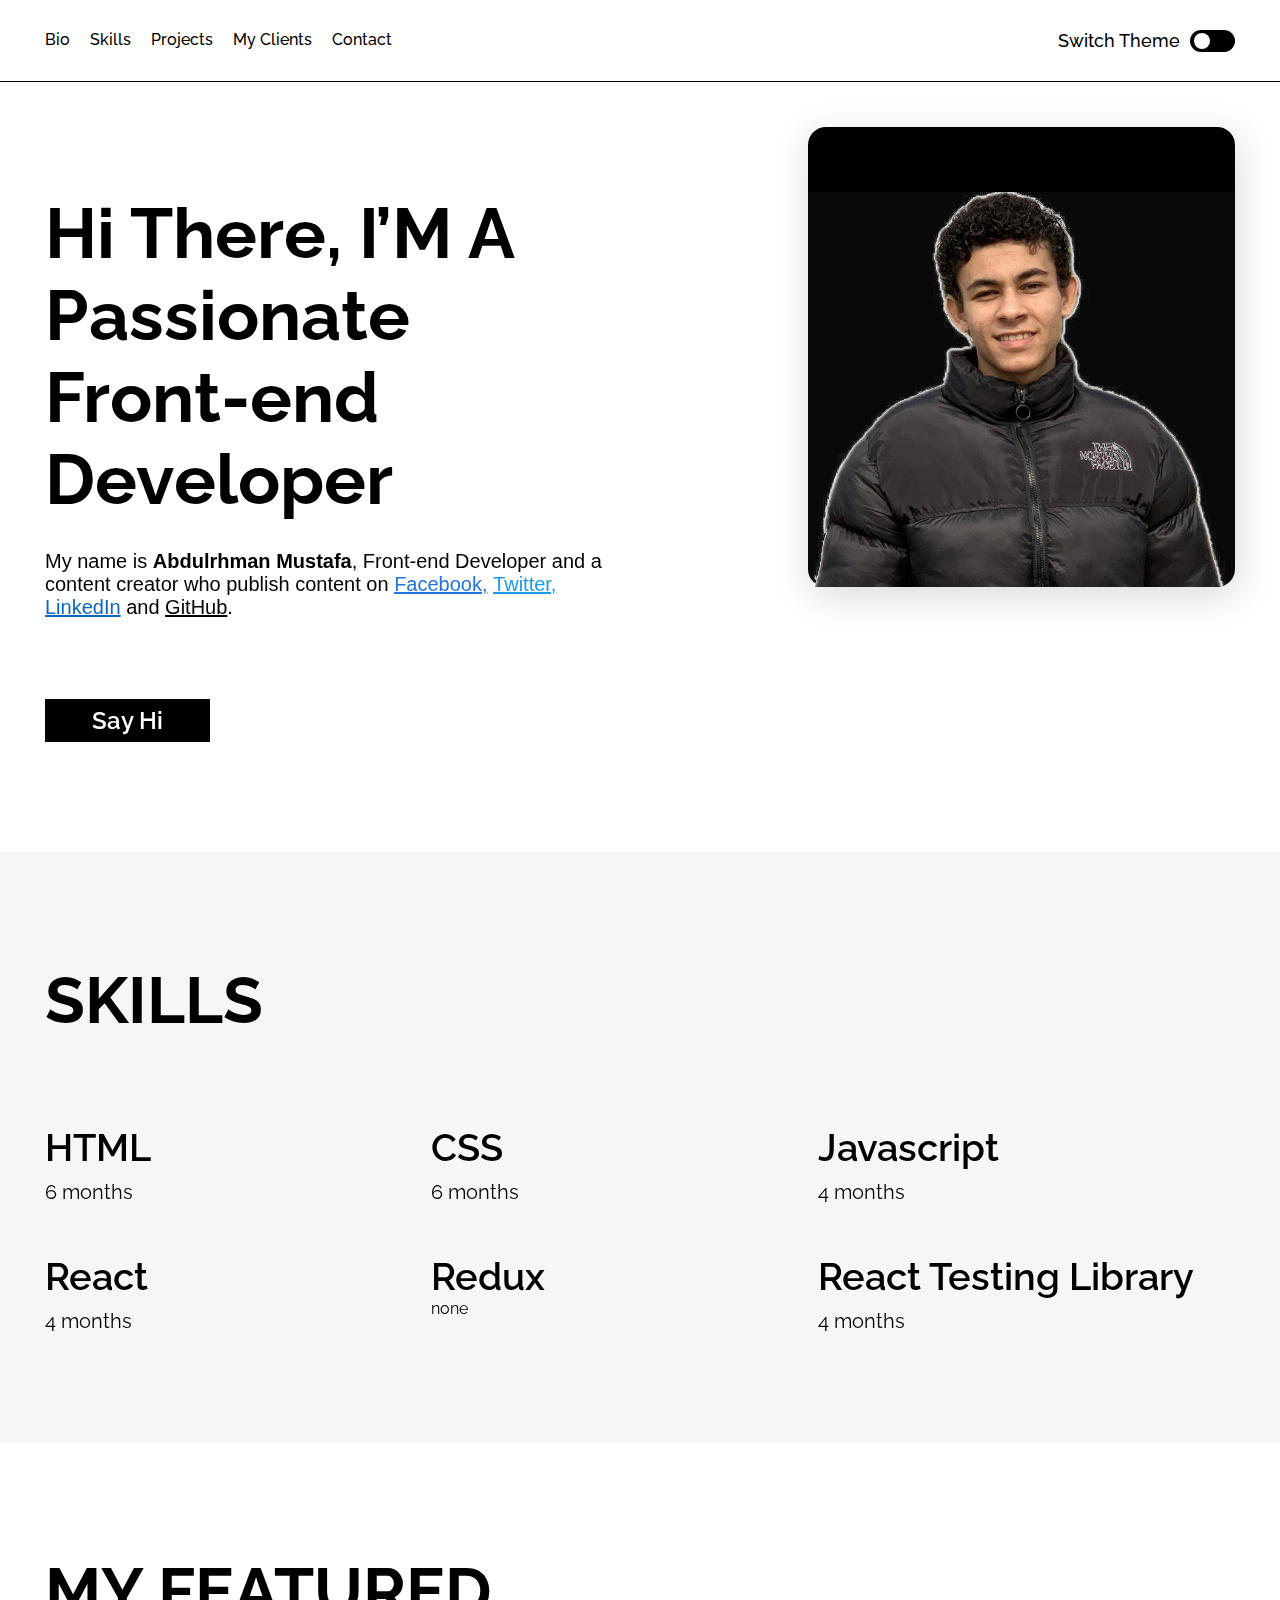
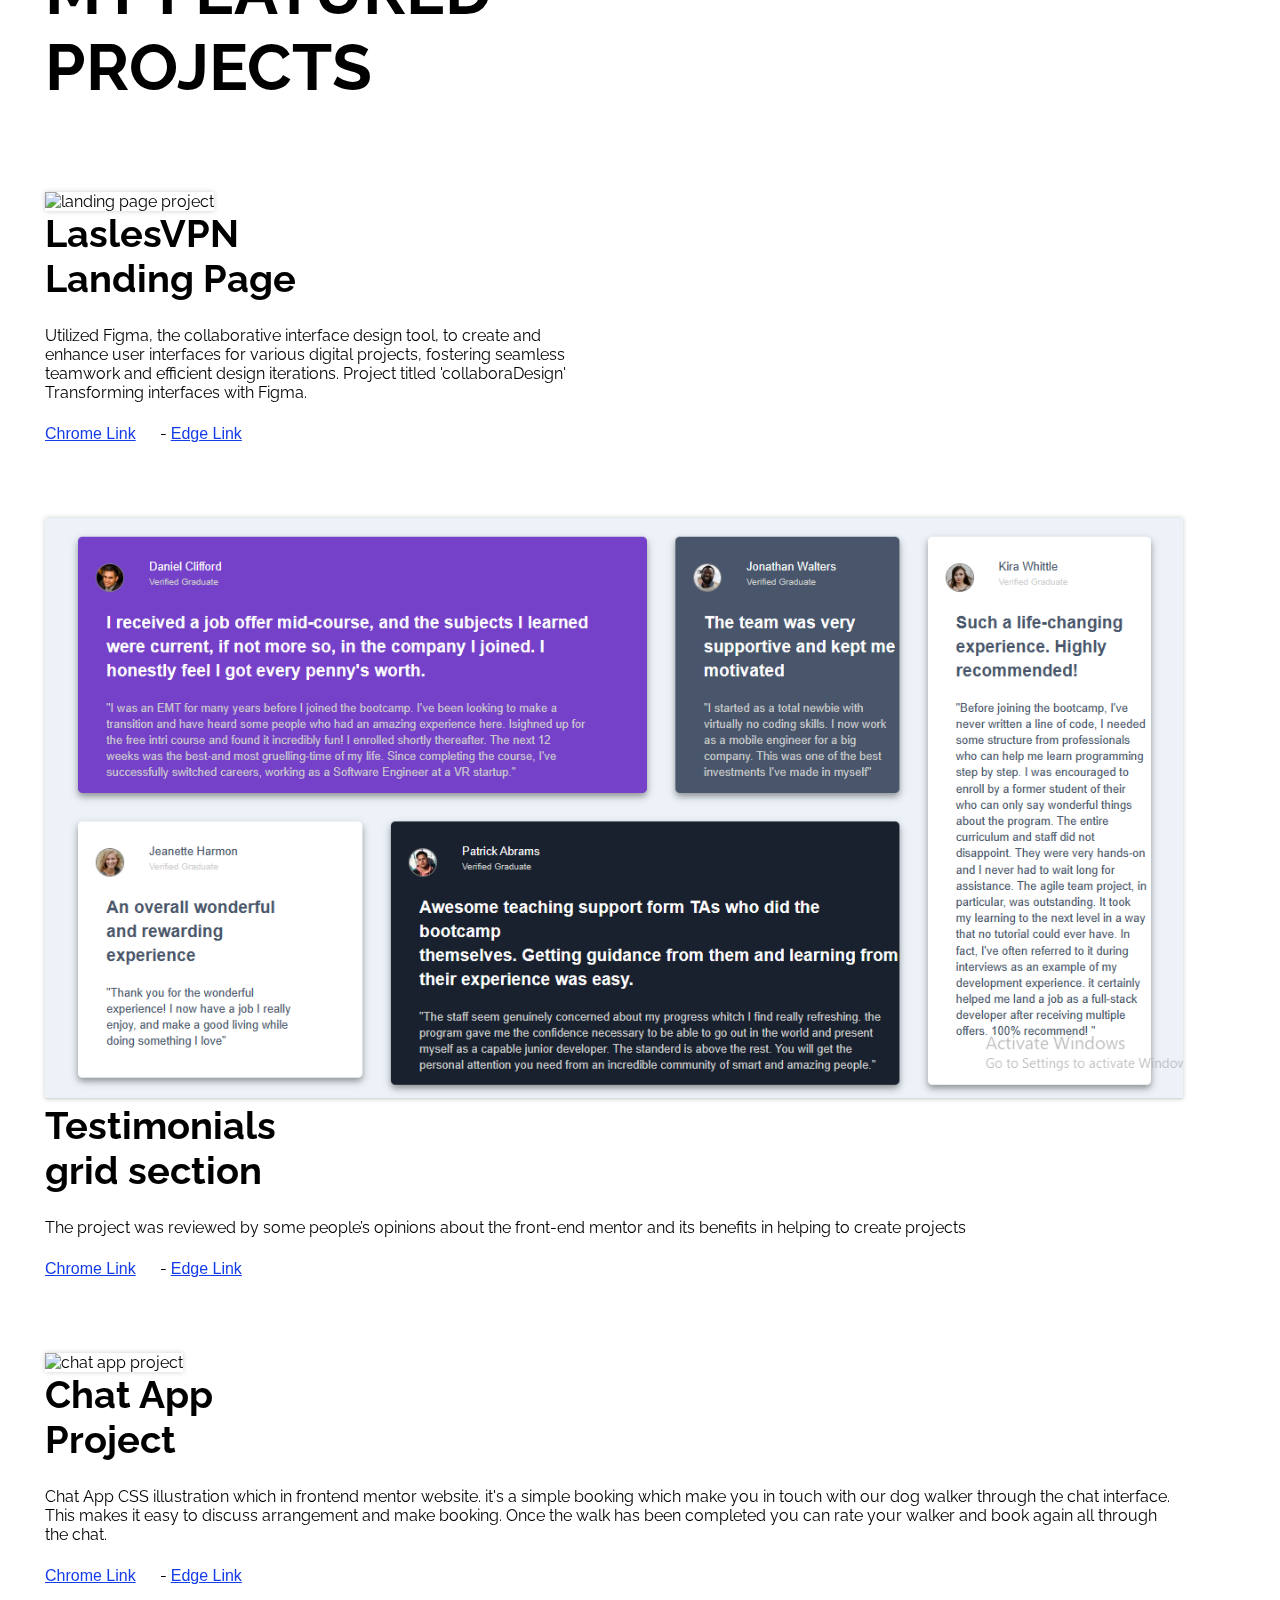
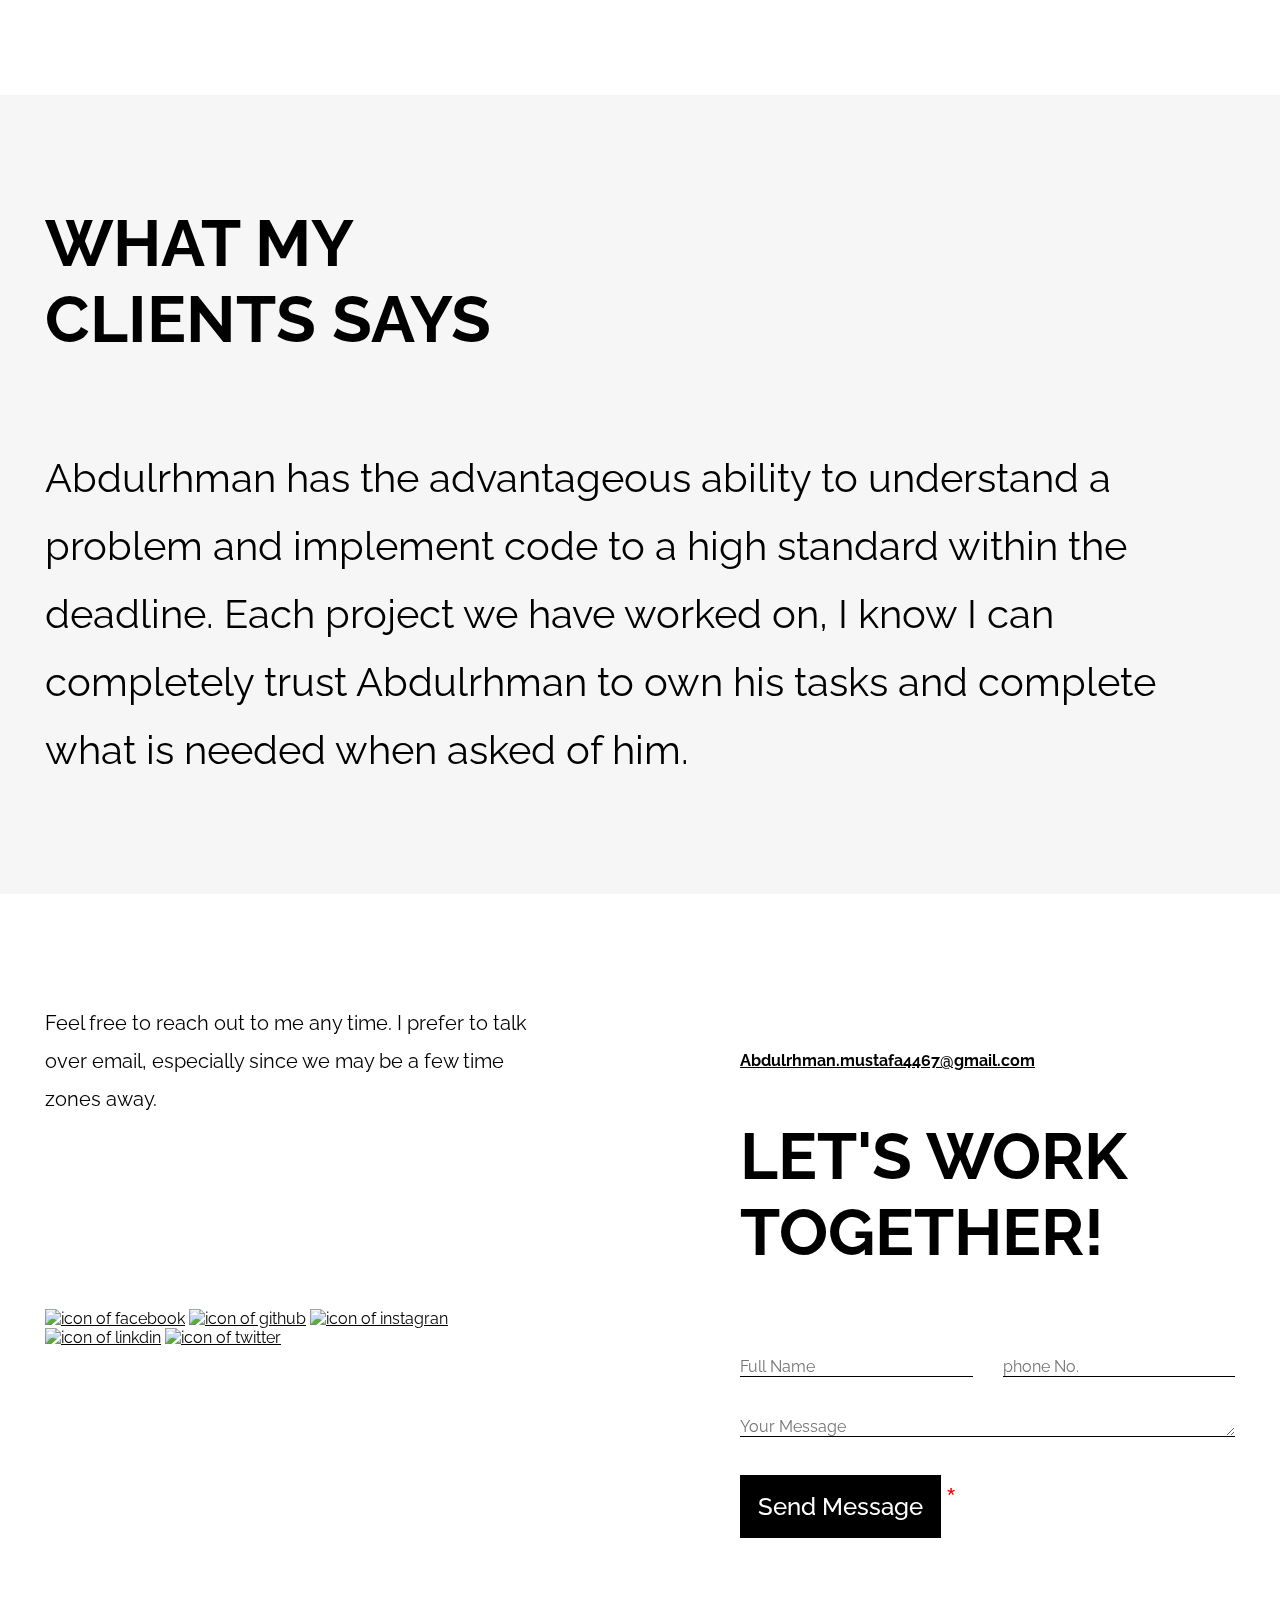
==== index.html @ c3548b9b "initialization" ====
<!DOCTYPE html>
<html lang="en">
<head>
    <meta charset="UTF-8">
    <meta name="viewport" content="width=device-width, initial-scale=1.0">
    <link rel="preconnect" href="https://fonts.googleapis.com">
<link rel="preconnect" href="https://fonts.gstatic.com" crossorigin>
<link href="https://fonts.googleapis.com/css2?family=Raleway:wght@400;600;700&display=swap" rel="stylesheet">
    <link rel="stylesheet" href="style.css" />
    <title>Abdulrhman Mustafa</title>
</head>
<body>
    <div class="container">
        <video class="video-loop" autoplay loop muted>
            <source src="video-loop.mp4" />
        </video>
        <header class="header">
            <label for="menu" class="burger-menu">
                <div class="burger-menu__bar"></div>
                <div class="burger-menu__bar"></div>
                <div class="burger-menu__bar"></div>
            </label>
            <input id="menu" type="checkbox" class="burger-menu__checkbox" />

            <nav class="navigation">
                <ul class="navigation__list">
                    <li><a href="#bio" class="navigation__link navigation__bio">Bio</a></li>
                    <li><a href="#skills" class="navigation__link navigation__skills">Skills</a></li>
                    <li><a href="#projects" class="navigation__link navigation__projects">Projects</a></li>
                    <li><a href="#clients" class="navigation__link navigation__clients">My Clients</a></li>
                    <li><a href="#contact" class="navigation__link navigation__contact">Contact</a></li>
                </ul>
            </nav>
            <div class="toggle">
                <h3 class="toggle__title">Switch Theme</h3>
                <input type="checkbox" name="toggle checkbox" id="toggle" class="toggle__checkbox">
                <label for="toggle" class="toggle__label toggle__label--dark toggle__label--light"></label>
            </div>
        </header>
    

    <section id="bio" class="bio section">
       <div class="bio__data">
        <h1 class="bio__heading">Hi There, I’M A Passionate Front-end Developer</h1>
        <p class="bio__objective">My name is <span class="bio__name">Abdulrhman Mustafa</span>,
            Front-end Developer and a content creator who publish content on 
            <a href="https://www.facebook.com/abdelrhman.mostafa.94402/" class="bio__facebook">Facebook,</a>
            <a href="https://twitter.com/abdulrhman26181" class="bio__twitter">Twitter,</a>
            <a href="https://www.linkedin.com/in/andelrhman-mostafa-859abb293/" class="bio__linkedin">LinkedIn</a> and
            <a href="https://github.com/abdulrhmanmustafa" class="bio__github">GitHub</a>.
        </p>
        <a href="#contact" class="bio__links say-hi-link">Say Hi</a>
       </div>
       <div class="bio__pic-content">
        <img class="bio__pic" src="my pic.png" alt="image abdulrhman mustafa">
        </div>
    </section>

    <section class="skills section section--with-bg" id="skills">
        <h2 class="h2-heading">Skills</h2>

        <ul class="skills__list">
            <li class="skills__item">
                <h2 class="skills__title">HTML</h2>
                <span class="skills__years">6 months</span>
            </li>
            <li class="skills__item">
                <h2 class="skills__title">CSS</h2>
                <sapn class="skills__years">6 months</sapn>
            </li>
            <li class="skills__item">
                <h2 class="skills__title">Javascript</h2>
                <span class="skills__years">4 months</span>
            </li>
            <li class="skills__item">
                <h2 class="skills__title">React</h2>
                <span class="skills__years">4 months</span>
            </li>
            <li class="skills__item">
                <h2 class="skills__title">Redux</h2>
                <span class="skills_years">none</span>
            </li>
            <li class="skills__item">
                <h2 class="skills__title">React Testing Library</h2>
                <span class="skills__years">4 months</span>
            </li>
        </ul>
    </section>

    <section id="projects" class="projects section">
        <h2 class="h2-heading">My FEATURED <br > PROJECTS</h2>
        <div class="projects__main">
            <div class="projects__data">
                <img class="projects__img" src="./images/landing page.PNG" alt="landing page project" />
                <h3 class="h3-heading">LaslesVPN <br> Landing Page</h3>
                <p class="projects-description">Utilized Figma, the collaborative interface design tool, to create and <br>
                    enhance user interfaces for various digital projects, fostering seamless <br>teamwork and efficient design iterations. Project titled 'collaboraDesign' <br>
                Transforming interfaces with Figma.
             </p>
                <a href="https://abdulrhmanmustafa.github.io/landing_page/" class="projects__link" target="_blank">Chrome Link</a>
                <span>-</span>
                <a href="https://abdulrhmanmustafa.github.io/landing_page/" class="projects__link" target="_blank">Edge Link</a> 
            </div>

            <div class="projects__data">
                <img class="projects__img" src="photo project2.PNG" alt="grid section project" />
                <h3 class="h3-heading">Testimonials <br> grid section</h3>
                <p class="projects-description">The project was reviewed by some people’s opinions about the front-end mentor and its benefits in helping to create projects
                </p>
                <a href="#" class="projects__link" target="_blank">Chrome Link</a>
                <span>-</span>
                <a href="#" class="projects__link" target="_blank">Edge Link</a> 
            </div>

            <div class="projects__data">
                <img class="projects__img" src="./images/chat app.PNG" alt="chat app project" />
                <h3 class="h3-heading">Chat App<br> Project</h3>
                <p class="projects-description">Chat App CSS illustration which in frontend mentor website.
                    it's a simple booking which make you in touch with our dog walker through the chat interface. This makes it easy to discuss arrangement and make booking. Once the walk has been completed you can rate your walker and book again all through the chat.
                </p>
                <a href="https://abdulrhmanmustafa.github.io/chat-app/" class="projects__link" target="_blank">Chrome Link</a>
                <span>-</span>
                <a href="https://abdulrhmanmustafa.github.io/chat-app/" class="projects__link" target="_blank">Edge Link</a> 
            </div>
        </div>
    </section>

    <section id="clients" class="slients section section--with-bg">
        <h2 class="h2-heading">
            What My <br> 
            Clients Says
        </h2>
        <div class="clients__opinions">
            <div class="clients__wrapper">
                <p class="clients__opinion">Abdulrhman has the advantageous ability to understand a problem and implement code to a high standard within the deadline. Each project we have worked on, I know I can completely trust Abdulrhman to own his tasks and complete what is needed when asked of him.</p>
                <p class="clients__opinion">Abdulrhman will patiently listen to you and give you his own Ideas as well, and in the end, he comes up with something completely different from what you’re expecting, but the good news is, you’ll always love it.</p>
                <p class="clients__opinion">I had a chance to work closely with Abdulrhman as a direct manager from hist first day at DeliveryHero until my last day there (6+months). Abdulrhman's biggest strengths that I admire are taking initiatives on personal and team level, and driving them.</p>
            </div>
        </div>
    </section>

    <section id="contact" class="contant section">
        <p class="contant__description">
            Feel free to reach out to me any time. I prefer to talk <br>
            over email, especially since we may be a few time <br>
            zones away.
            </p>
           <a class="contact__email" href="mailto:abdulrhman.mustafa4467@gmail.com" target="_blank">Abdulrhman.mustafa4467@gmail.com</a>
       
        <div class="contact__socials">
           <a href="" class="contact__social">
            <img src="./images/brand/facebook.svg" alt="icon of facebook" />
           </a>
           <a href="" class="contact__social">
            <img src="./images/brand/github.svg" alt="icon of github" />
           </a>
           <a href="" class="contact__social">
            <img src="./images/brand/instagram.svg" alt="icon of instagran" />
           </a>
           <a href="" class="contact__social">
            <img src="./images/brand/LinkedIn.svg" alt="icon of linkdin" />
           </a>
           <a href="" class="contact__social">
            <img src="./images/brand/twitter.svg" alt="icon of twitter" />
           </a>
        </div>
        <div class="contact__formcontent">
            <h2 class="h2-heading">
                let's work <br > 
                together!
            </h2>

            <form action="./results.html">
                <div class="contact__inputs">
                    <input class="contact__input" type="text" placeholder="Full Name" name="Full Name" required>
                    <input class="contact__input" type="tel" placeholder="phone No." pattern="[0-9]{3}-[0-9]{2}-[0-9]{3}" required name="telephone">
                </div>
                <textarea class="contact__input contact__textarea" name="description" id="description" rows="1" placeholder="Your Message" required></textarea>
                <input class="contact__button" type="submit" value="Send Message" />
            </form>
        </div>
    </section>

    <footer></footer>
   </div>
   <script src="chalenge-1.js"></script>
  </body>
</html>
---- style.css ----
@charset "UTF-8";
:root {
  --container-width: 119rem;
  --gutter: 2rem;
  --color-black: #000;
  --color-white: #fff;
  --color-blue: #2374e1;
  --color-light-blue: #1d9bf0;
  --color-dark-blue: #0a66c2;
  --color-darker-blue: #143ce8;
  --color-red: #ff0000;
  --color-green: #03a696;
  --color-grey: #f6f6f6;
  --color-dark-green: #42959b;
  --color-background: var(--color-white);
  --color-text: var(--color-black);
  --color-box-img: var(--color-black);
  --color-link-bg: var(--color-black);
  --color-input-border: var(--color-black);
  --font-family-raleway: "Raleway", sans-serif;
  --font-family-poppins: "Poppins", sans-serif;
  --font-weight-regular: 400;
  --font-weight-medium: 500;
  --font-weight-semi-bold: 600;
  --font-weight-bold: 700;
  --font-size-70: 7rem;
  --font-size-65: 6.5rem;
  --font-size-40: 4rem;
  --font-size-38: 3.8rem;
  --font-size-24: 2.4rem;
  --font-size-22: 2.2rem;
  --font-size-20: 2rem;
  --font-size-18: 1.8rem;
  --font-size-15: 1.5rem;
  --transition-timing: 0.3s;
}
/* start css reset */
* {
    margin: 0;
    padding: 0;
    font: inherit;
}

*,
*::before,
::after {
    box-sizing: border-box;
}

a {
    color: inherit;
    display: inline-block;
}

button {
    background-color: transparent;
    border: none;
    cursor: pointer;
    border: 0;
}

ul,
ol {
    list-style: none;
}

html {
    scroll-behavior: smooth;
    scroll-padding-top: 11rem;
    font-size: 62.5%;
    scroll-behavior: smooth;
    scroll-padding-top: 11rem;
  }
/* end css reset */
body,
 [type="submit"] {
    font-size: 1.6rem;
    font-family: var(--font-family-raleway);
    background-color: var(--color-background);
    color: var(--color-text);
}

/*global style*/
.container {
    display: grid;
    row-gap: 11rem;
    margin: 0 auto;
    max-width: calc( var(--container-width) + calc(var(--gutter) * 2));
    padding-inline: var(--gutter);
}

.video-loop {
    position: fixed;
    top: 0;
    left: 0;
    min-width: 100%;
    min-height: 100%;
    opacity: 0.08;
    z-index: -1;
}

.h2-heading {
    font-size: var(--font-size-65);
    font-weight: var(--font-weight-bold);
    grid-column: 1/-1;
    margin-bottom: 8.7rem;
    text-transform: uppercase;
}

.h3-heading {
    font-size: var(--font-size-38);
    font-weight: var(--font-weight-bold);
    margin-bottom: 2.5rem;
}
/*end global style*/
.header {
    position: sticky;
    top: 0;
    z-index: 1;
    padding: 3rem 0;
    display: flex;
    justify-content: center;
    background-color: var(--color-background);
}

.header::before {
    content: "";
    position: absolute;
    height: 100%;
    width: 100vw;
    border-bottom: 0.1rem solid var(--color-input-border);
    top: 0;
    z-index: -1;
    background-color: var(--color-background);
}

.navigation {
    transition: var(--transition-timing);
}

.navigation__list {
    display: flex; 
    gap: 2rem;
}


.navigation__link:link,
.navigation__link:visited {
    text-decoration: none;
    font-weight: var(--font-weight-medium);
}

.navigation__link:hover,
.navigation__link:active {
    text-decoration: underline;
    color: var(--color-text);
}

.container:has(#bio:target) .navigation__bio,
.container:has(#skills:target) .navigation__skills, 
.container:has(#projects:target) .navigation__projects, 
.container:has(#clients:target) .navigation__clients, 
.container:has(#contact:target) .navigation__contact{
    color: var(--color-blue);
    text-decoration: underline;
    font-weight: var(--font-weight-bold);
} 

.burger-menu__checkbox {
    display: none;

}


/*toggle*/
.toggle {
    display: flex;
    gap: 1rem;
    margin-left: auto;
}

.toggle__title {
    font-weight: var(--font-weight-medium);
    font-size: var(--font-size-18);
}

.toggle__checkbox {
    display: none;
}

.toggle__label {
    display: block;
    position: relative;
    background-color: var(--color-black);
    border-radius: 1.5rem;
    width: 4.5rem;
    height: 2.2rem;
    cursor: pointer;
    padding: 0.3rem 0.4rem;
    transition: 0.3s;
}

.toggle__label::after {
    content: "";
    width: 1.6rem;
    height: 1.6rem;
    border-radius: 50%;
    display: block;
    background-color: var(--color-white);
    transition: 0.3s;

}

.toggle__checkbox:checked + .toggle__label {
    background-color: var(--color-white);
}

.toggle__checkbox:checked + .toggle__label::after {
    transform: translateX(2.1rem);
    background-color: var(--color-green);
}
/*end toggle*/

.section {
    position: relative;
    display: grid;
    grid-template-columns: repeat(2, auto);
    align-items: start;
}

.section--with-bg {
    padding: 11rem 0;
}

.section--with-bg::before {
    position: absolute;
    content: "";
    width: 100vw;
    height: 100%;
    background-color: var(--color-grey);
    justify-self: center;
    z-index: -1;
}

/*bio*/
.bio {
    column-gap: 7.4rem;
    grid-template-columns: repeat(2, 1fr);
}

.bio__heading {
    font-size: var(--font-size-70);
    font-weight: var(--font-weight-bold);

}

.bio__objective {
    font-family: var(--font-family-poppins);
    font-weight: var(--font-weight-regular);
    font-size: var(--font-size-20);
    margin: 3rem 0 8rem;
}

.bio__name {
    font-weight: var(--font-weight-semi-bold);
}

.bio__facebook {
    color: var(--color-blue);
}

.bio__twitter {
    color: var(--color-light-blue);
}

.bio__linkedin {
    color: var(--color-dark-blue);
}

.bio__github {
    color: var(--color-black);
}

.bio__links {
    font-size: 2.4rem;
    font-weight: var(--font-weight-semi-bold);
    text-decoration: none;
}

.say-hi-link {
    background-color: var(--color-link-bg);
    color: var(--color-white);
    padding: 0.7rem 4.7rem;
}

.fint-out-link {
    padding: 0.7rem 0;
    margin-inline-start: 1.4rem;
}

@keyframes jump {
    0% {
        transform: translateY(0.5rem);
    }

    35% {
        transform: translateY(-0.5rem);
    }

    70% {
        transform: translateY(0);
    }

    100% {
        transform: translateY(0);
    }
}

.bio__arrow {
    display: inline-block;
    animation: jump 1s infinite alternate ease-in-out;
}

.bio__pic-content {
    display: flex;
    position: relative;
    align-items: flex-end;
    justify-self: end;
}

.bio__pic-content::before {
    content: "";
    position: absolute;
    background-color: var(--color-box-img);
    width: 100%;
    height: 46rem;
    z-index: -1;
    border-radius: 1.8rem;
    box-shadow: 2.17543px 8.7017px 38.0699px rgba(0, 0, 0, 0.15);

}

.bio__pic {

    width: 42.7rem;
}
/*end bio*/

/*skills*/
.skills__list {
    display: grid;
    grid-template-columns: repeat(3, 1fr);
    row-gap: 5rem;
}

.skills__item {
    transition: var(--transition-timing);
    user-select: none;
}

.skills__title {
    font-size: var(--font-size-38);
    font-weight: var(--font-weight-semi-bold);
}

.skills__years {
    display: inline-block;
    font-size: var(--font-size-20);
    margin-top: 1rem;
}

.skills__item:hover {
    text-shadow: 0 0 2px var(--color-green);
}

.projects__img {
    box-shadow: 0 0 0.5rem rgba(0, 0, 0, 0.2);
    max-width: 100%;
}
/*end media*/

/*projects*/
.projects__main {
    display: grid;
    grid-template-columns: repeat(1fr, 1fr);
    column-gap: 7.4rem;
    row-gap: 7.5rem;
}

.projects__data {
    align-items: center;

}

.projects__description {
    line-height: 1.5;
}

.projects__link {
    color: var(--color-darker-blue);
    font-family: var(--font-family-poppins);
    font-weight: var(--font-weight-medium);
    margin-top: 2.3rem;
}

.projects__link::after {
    content: "";
    display: inline-block;
    width: 1.4rem;
    height: 1.4rem;
    background-image: url(/images/external-icon.png);
    background-size: contain;
    margin-left: 0.6rem;
}
/*end projectsv */

/*clients */
.clients__opinions {
    grid-column: 1 /-1;
    font-size: var(--font-size-40);
    line-height: 1.7;
}

.clients__wrapper {
    display: flex;
    overflow-x: auto;
    scroll-snap-type: x mandatory;
}

.clients__opinion {
    flex-basis: 100%;
    flex-shrink: 0;
    scroll-snap-align: start;
}
/*end clients*/

/*contant*/
.contant {
    display: grid;
    grid-template-columns: repeat(2, 1fr);
    column-gap: 20rem;
    align-items: center;
}

.contant__description {
    font-size: var(--font-size-20);
    line-height: 1.9;
}

.contact__email {
    font-weight: var(--font-weight-bold);
    margin: 2.5rem 0;
}

.contact__social {
    transition: var(--transition-timing);
}

.contact__social:hover {
    transform: scale(1.2);
}

.contact__inputs {
    display: flex;
    gap: 3rem;
}

.contact__input {
    border: 0;
    outline: 0;
    background: transparent;
    border-bottom: 0.1rem solid var(--color-input-border);
    flex: 1;
}

.contact__textarea {
    width: 100%;
    margin-top: 4rem;
}

.contact__button {
    border: 0;
    background-color: var(--color-link-bg);
    color: var(--color-white);
    padding: 1.7rem 1.8rem;
    font-weight: var(--font-weight-medium);
    font-size: var(--font-size-24);
    margin-top: 3.4rem;
}

form:invalid::after {
    content: "*";
    font-size: var(--font-size-38);
    color: red;
}

/*theme*/
html:has(.toggle__checkbox:checked) {
    --color-background: var(--color-black);
    --color-text: var(--color-white);
    --color-box-img: var(--color-green);
    --color-link-bg: var(--color-green);
    --color-grey: #080808;
    --color-input-border: var(--color-white);
  }
/*end theme */

/*responsive*/
@media (max-width: 1000px) {
    html {
        font-size: 8px;
    }
}

@media (max-width: 800px) {
    .container {
      row-gap: 8rem;
    }
    .section {
      grid-template-columns: 1fr;
    }
    .bio__pic-content {
      grid-row: 1;
      justify-self: center;
      margin-bottom: 4rem;
    }
    .skills__list {
      grid-template-columns: repeat(2, 1fr);
    }
    .projects__main {
      grid-template-columns: 1fr;
      row-gap: 6rem;
      justify-items: center;
    }
    .projects__data:nth-of-type(2) {
      order: 1;
    }
    .clients__opinions {
      font-size: var(--font-size-24);
    }
    .contact {
      row-gap: 6rem;
    }
    .contact__formContent {
      order: -1;
    }
  }
@media (max-width: 500px) {
    .bio__pic {
        width: 100%;
      }
      .header {
        padding: 0;
      }
      .header::before {
        z-index: 0;
      }
      .burger-menu {
        display: flex;
        flex-direction: column;
        gap: 0.75rem;
        z-index: 0;
        align-self: center;
        cursor: pointer;
      }
      .burger-menu__bar {
        height: 0.3rem;
        width: 4.375rem;
        background-color: var(--color-text);
        transition: var(--transition-timing);
      }
      .burger-menu__checkbox:checked + .navigation {
        top: 100%;
      }
      .header:has(.burger-menu__checkbox:checked) .burger-menu__bar:nth-child(1) {
        transform: translateY(10px) rotate(40deg);
      }
      .header:has(.burger-menu__checkbox:checked) .burger-menu__bar:nth-child(2) {
        opacity: 0;
        visibility: hidden;
      }
      .header:has(.burger-menu__checkbox:checked) .burger-menu__bar:nth-child(3) {
        transform: translateY(-7px) rotate(-40deg);
      }
      .navigation {
        position: absolute;
        padding: 3rem 0;
        width: 100%;
        top: 0;
        border-bottom: 0.1rem solid var(--color-text);
        z-index: -1;
        width: 100vw;
      }
      .navigation__list {
        justify-content: center;
      }
      .toggle {
        padding: 3rem 0;
        z-index: 1;
      }


    }
/*end responsive*/
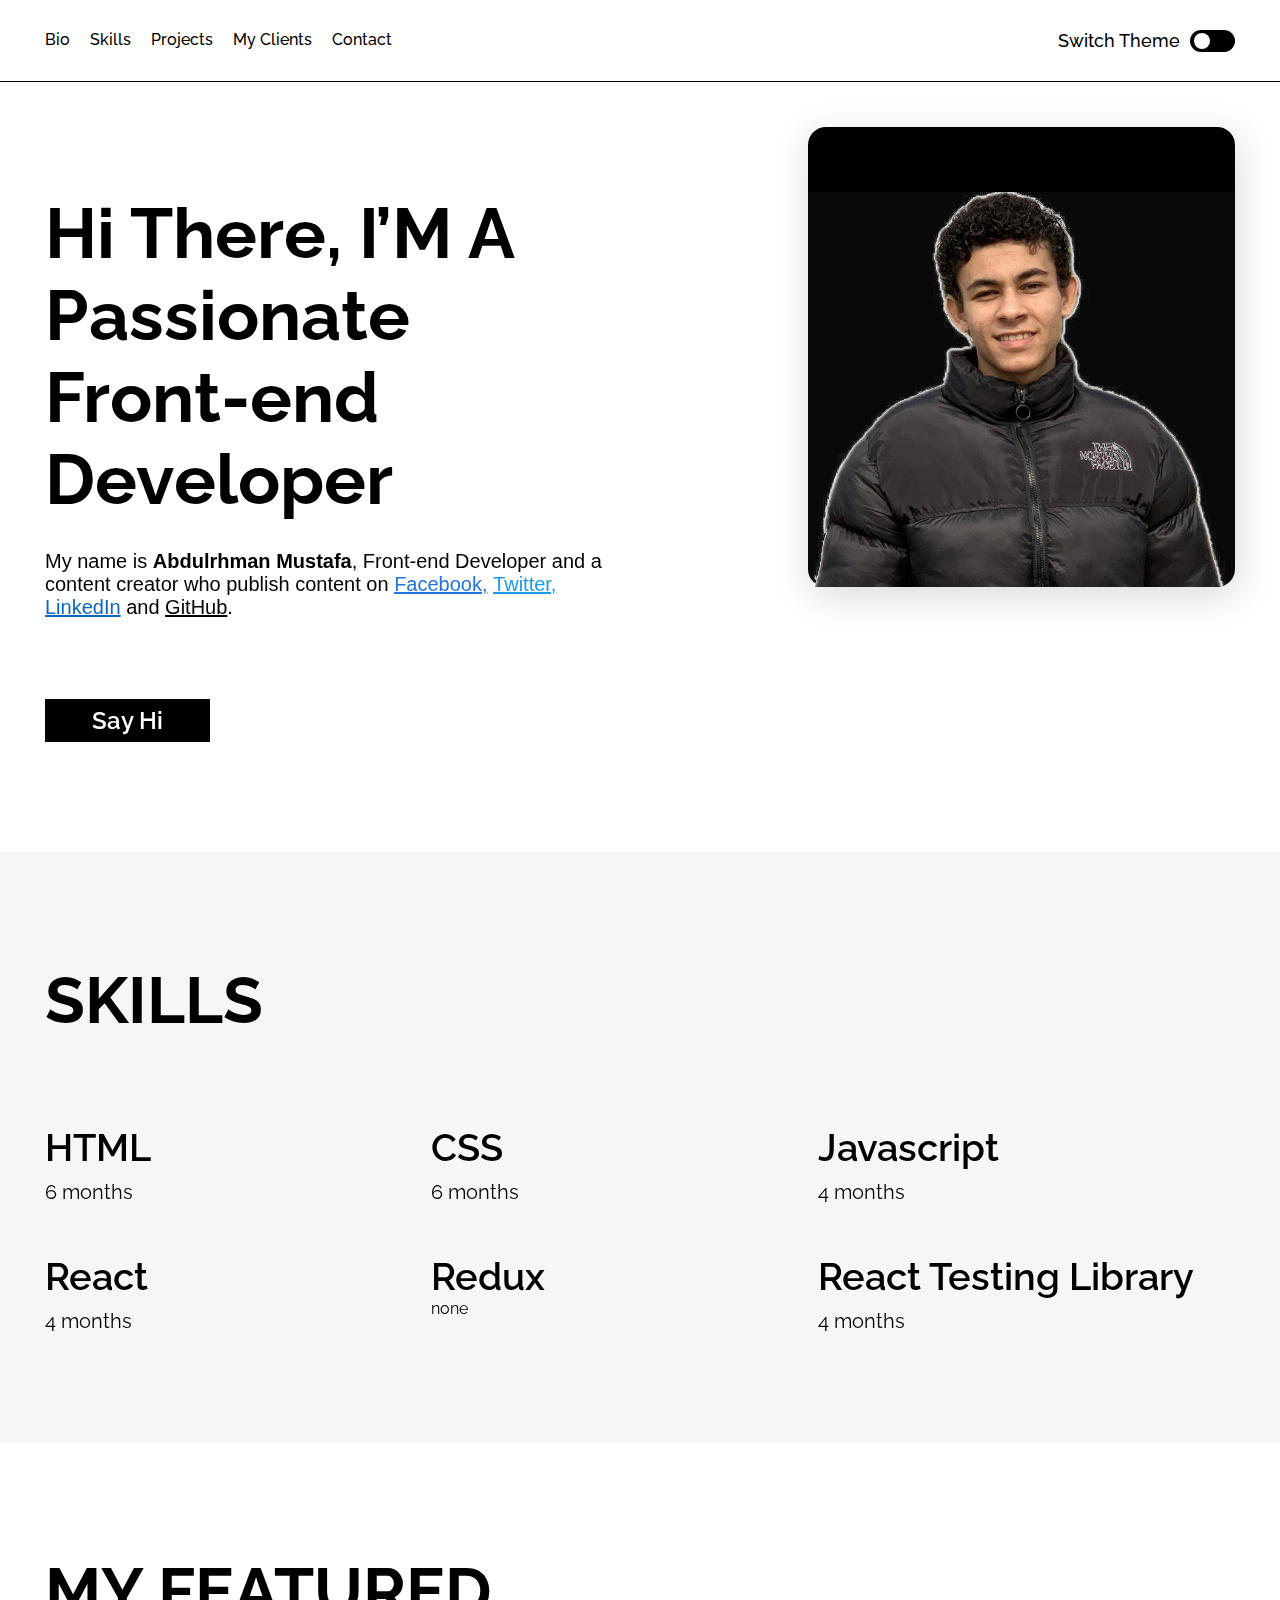
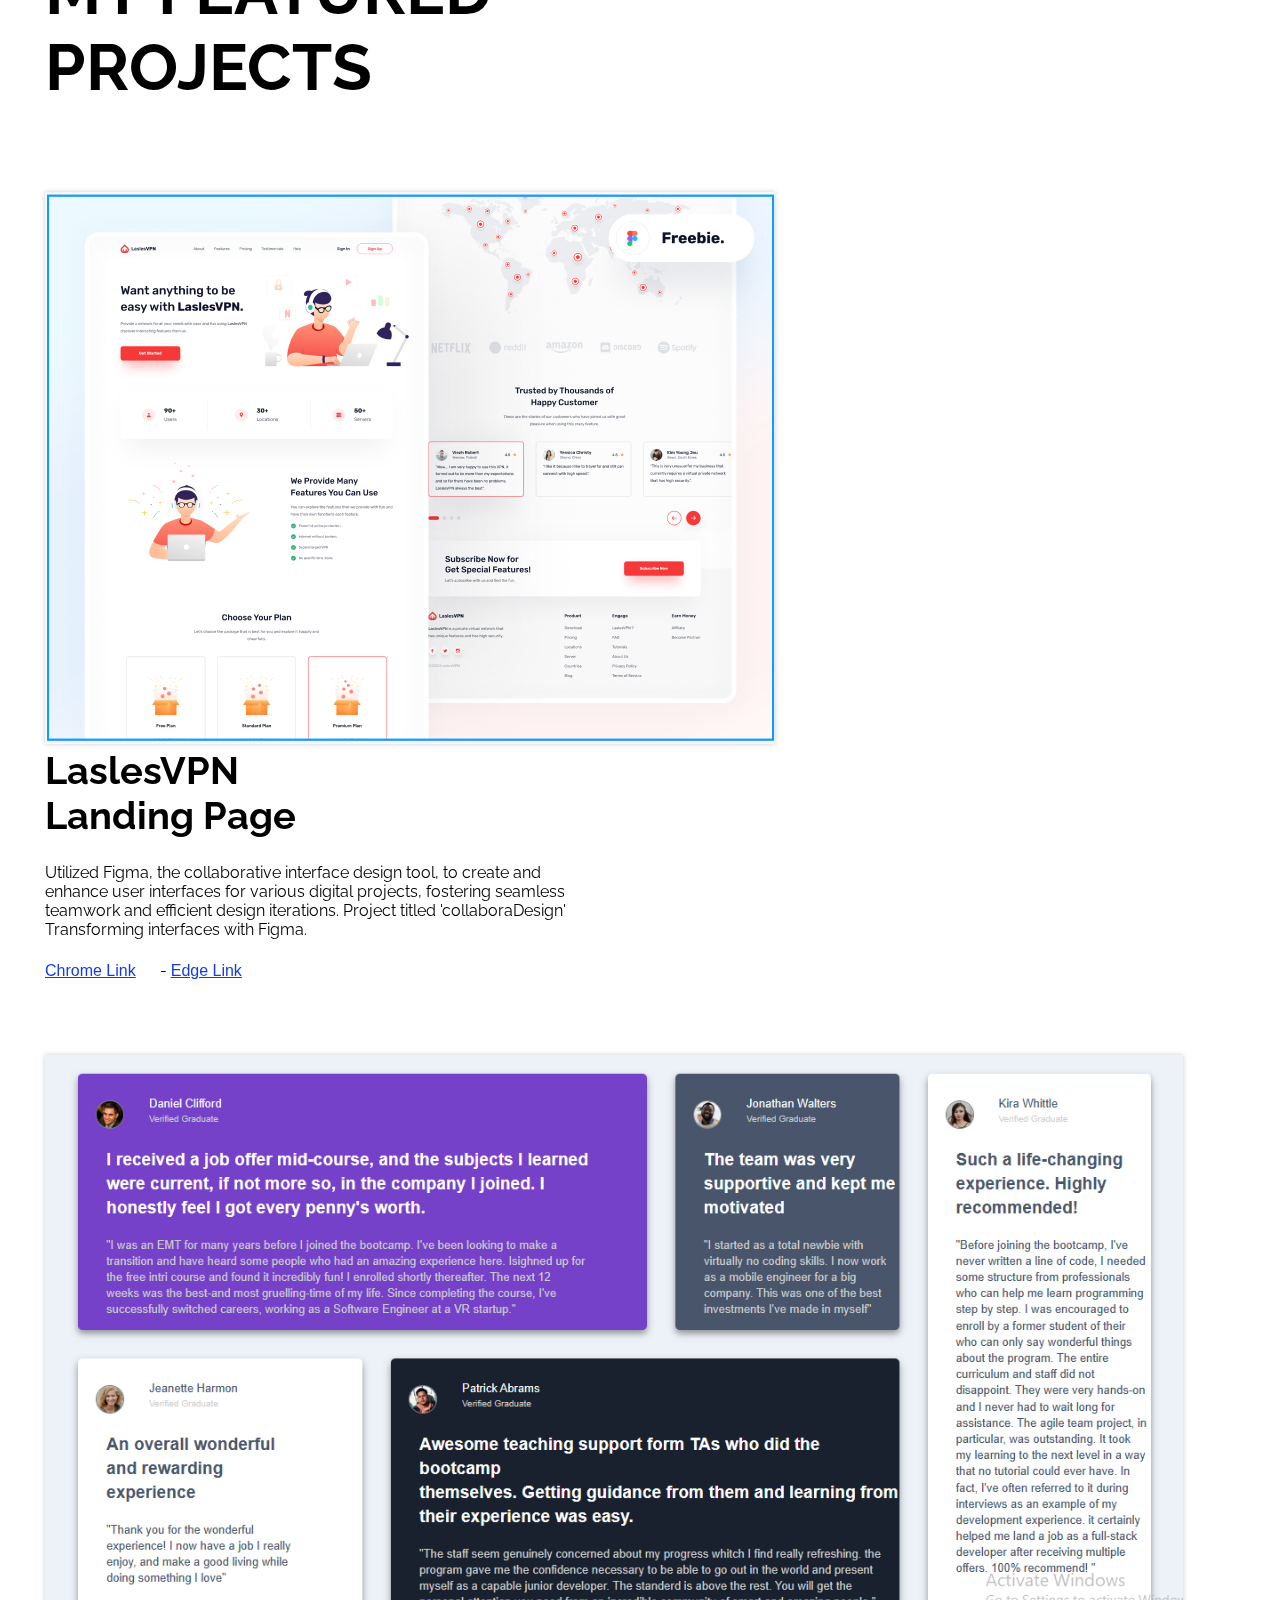
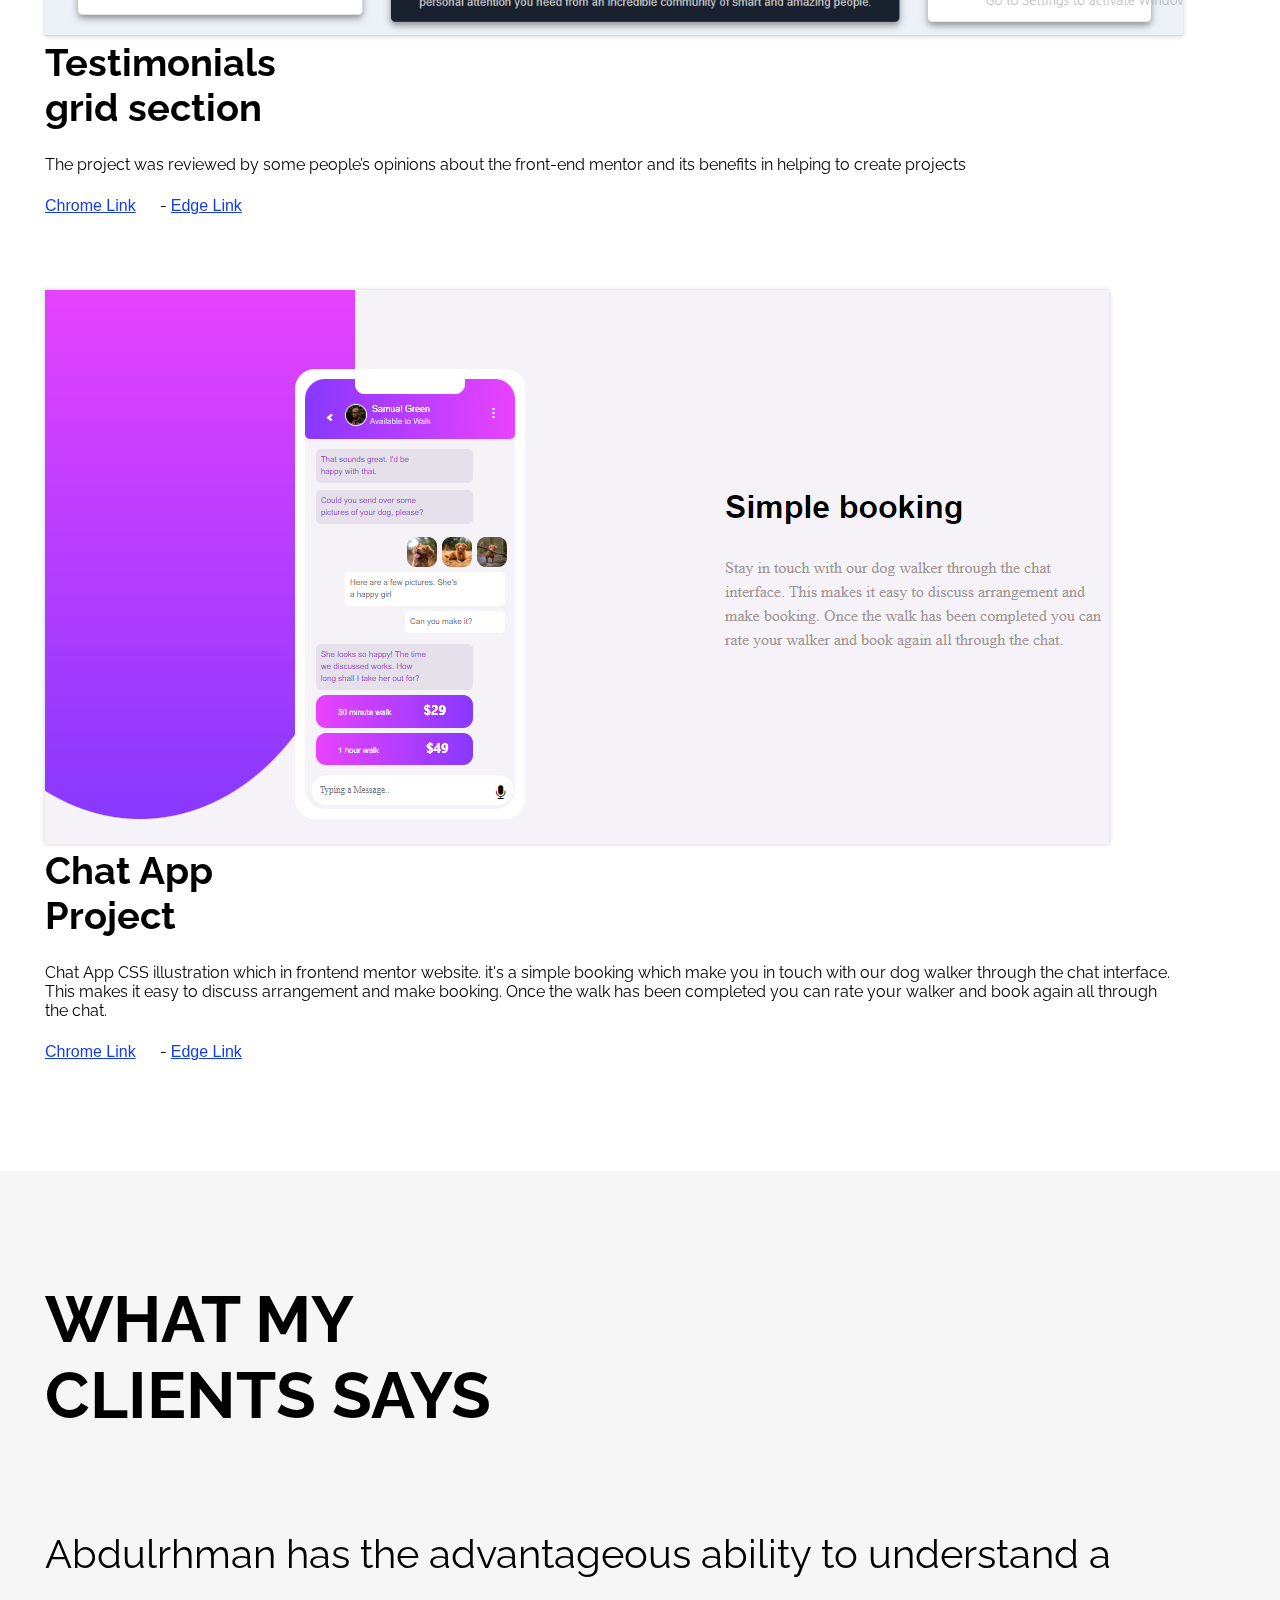
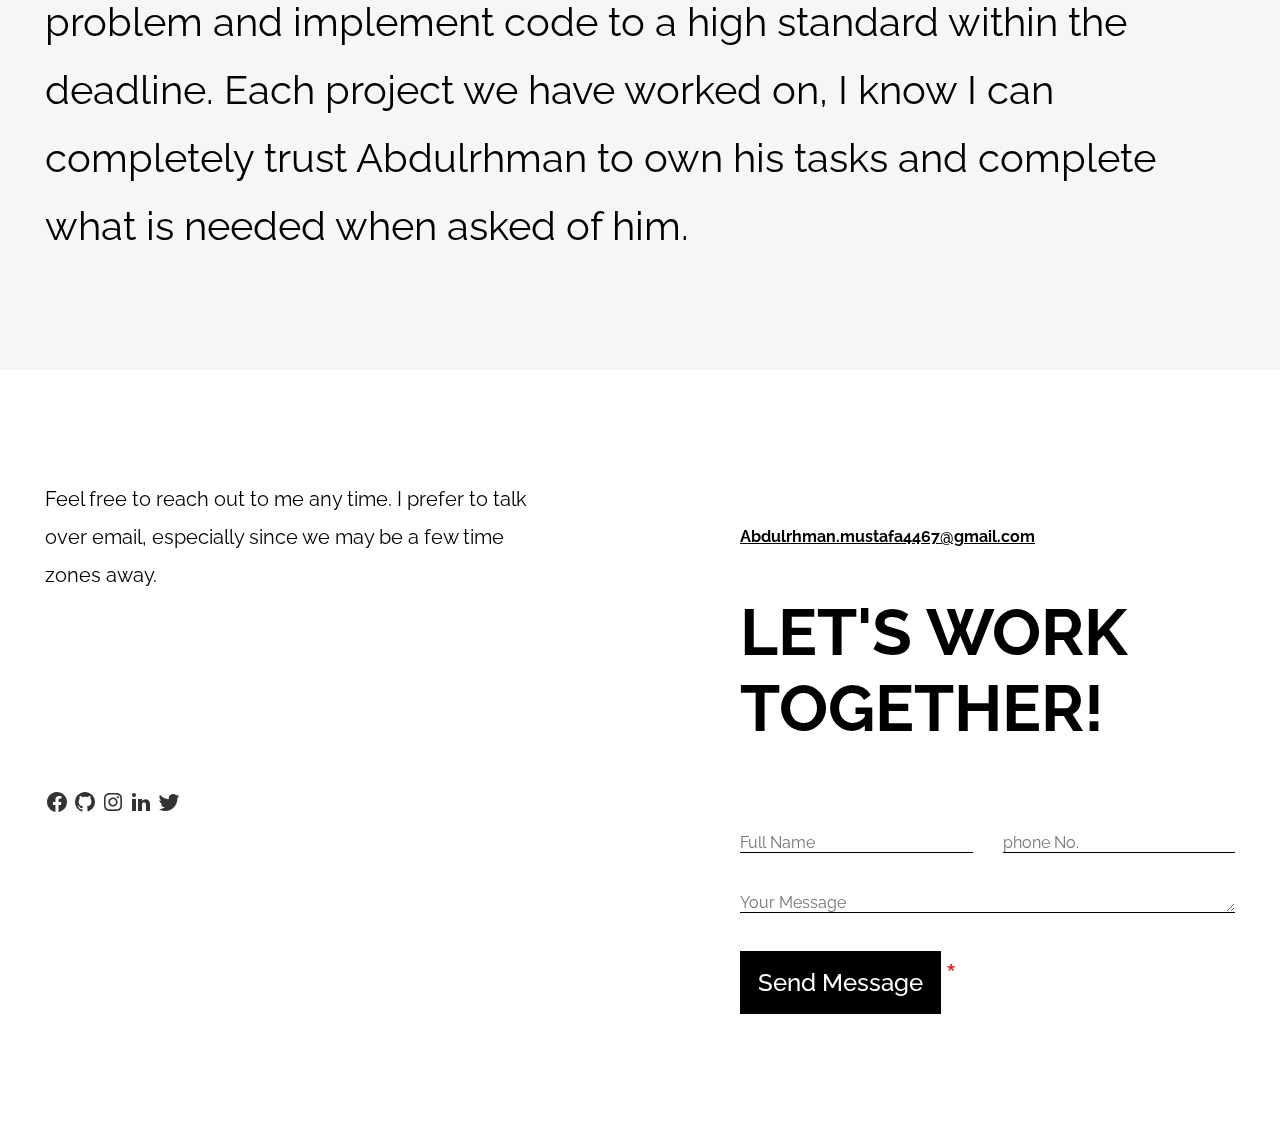
==== commit 34f98509: "Update index.html" ====
--- a/index.html
+++ b/index.html
@@ -91,7 +91,7 @@
         <h2 class="h2-heading">My FEATURED <br > PROJECTS</h2>
         <div class="projects__main">
             <div class="projects__data">
-                <img class="projects__img" src="./images/landing page.PNG" alt="landing page project" />
+                <img class="projects__img" src="landing page.PNG" alt="landing page project" />
                 <h3 class="h3-heading">LaslesVPN <br> Landing Page</h3>
                 <p class="projects-description">Utilized Figma, the collaborative interface design tool, to create and <br>
                     enhance user interfaces for various digital projects, fostering seamless <br>teamwork and efficient design iterations. Project titled 'collaboraDesign' <br>
@@ -113,7 +113,7 @@
             </div>
 
             <div class="projects__data">
-                <img class="projects__img" src="./images/chat app.PNG" alt="chat app project" />
+                <img class="projects__img" src="chat app.PNG" alt="chat app project" />
                 <h3 class="h3-heading">Chat App<br> Project</h3>
                 <p class="projects-description">Chat App CSS illustration which in frontend mentor website.
                     it's a simple booking which make you in touch with our dog walker through the chat interface. This makes it easy to discuss arrangement and make booking. Once the walk has been completed you can rate your walker and book again all through the chat.
@@ -149,19 +149,19 @@
        
         <div class="contact__socials">
            <a href="" class="contact__social">
-            <img src="./images/brand/facebook.svg" alt="icon of facebook" />
+            <img src="facebook.svg" alt="icon of facebook" />
            </a>
            <a href="" class="contact__social">
-            <img src="./images/brand/github.svg" alt="icon of github" />
+            <img src="github.svg" alt="icon of github" />
            </a>
            <a href="" class="contact__social">
-            <img src="./images/brand/instagram.svg" alt="icon of instagran" />
+            <img src="instagram.svg" alt="icon of instagran" />
            </a>
            <a href="" class="contact__social">
-            <img src="./images/brand/LinkedIn.svg" alt="icon of linkdin" />
+            <img src="LinkedIn.svg" alt="icon of linkdin" />
            </a>
            <a href="" class="contact__social">
-            <img src="./images/brand/twitter.svg" alt="icon of twitter" />
+            <img src="twitter.svg" alt="icon of twitter" />
            </a>
         </div>
         <div class="contact__formcontent">
@@ -185,4 +185,4 @@
    </div>
    <script src="chalenge-1.js"></script>
   </body>
-</html>+</html>
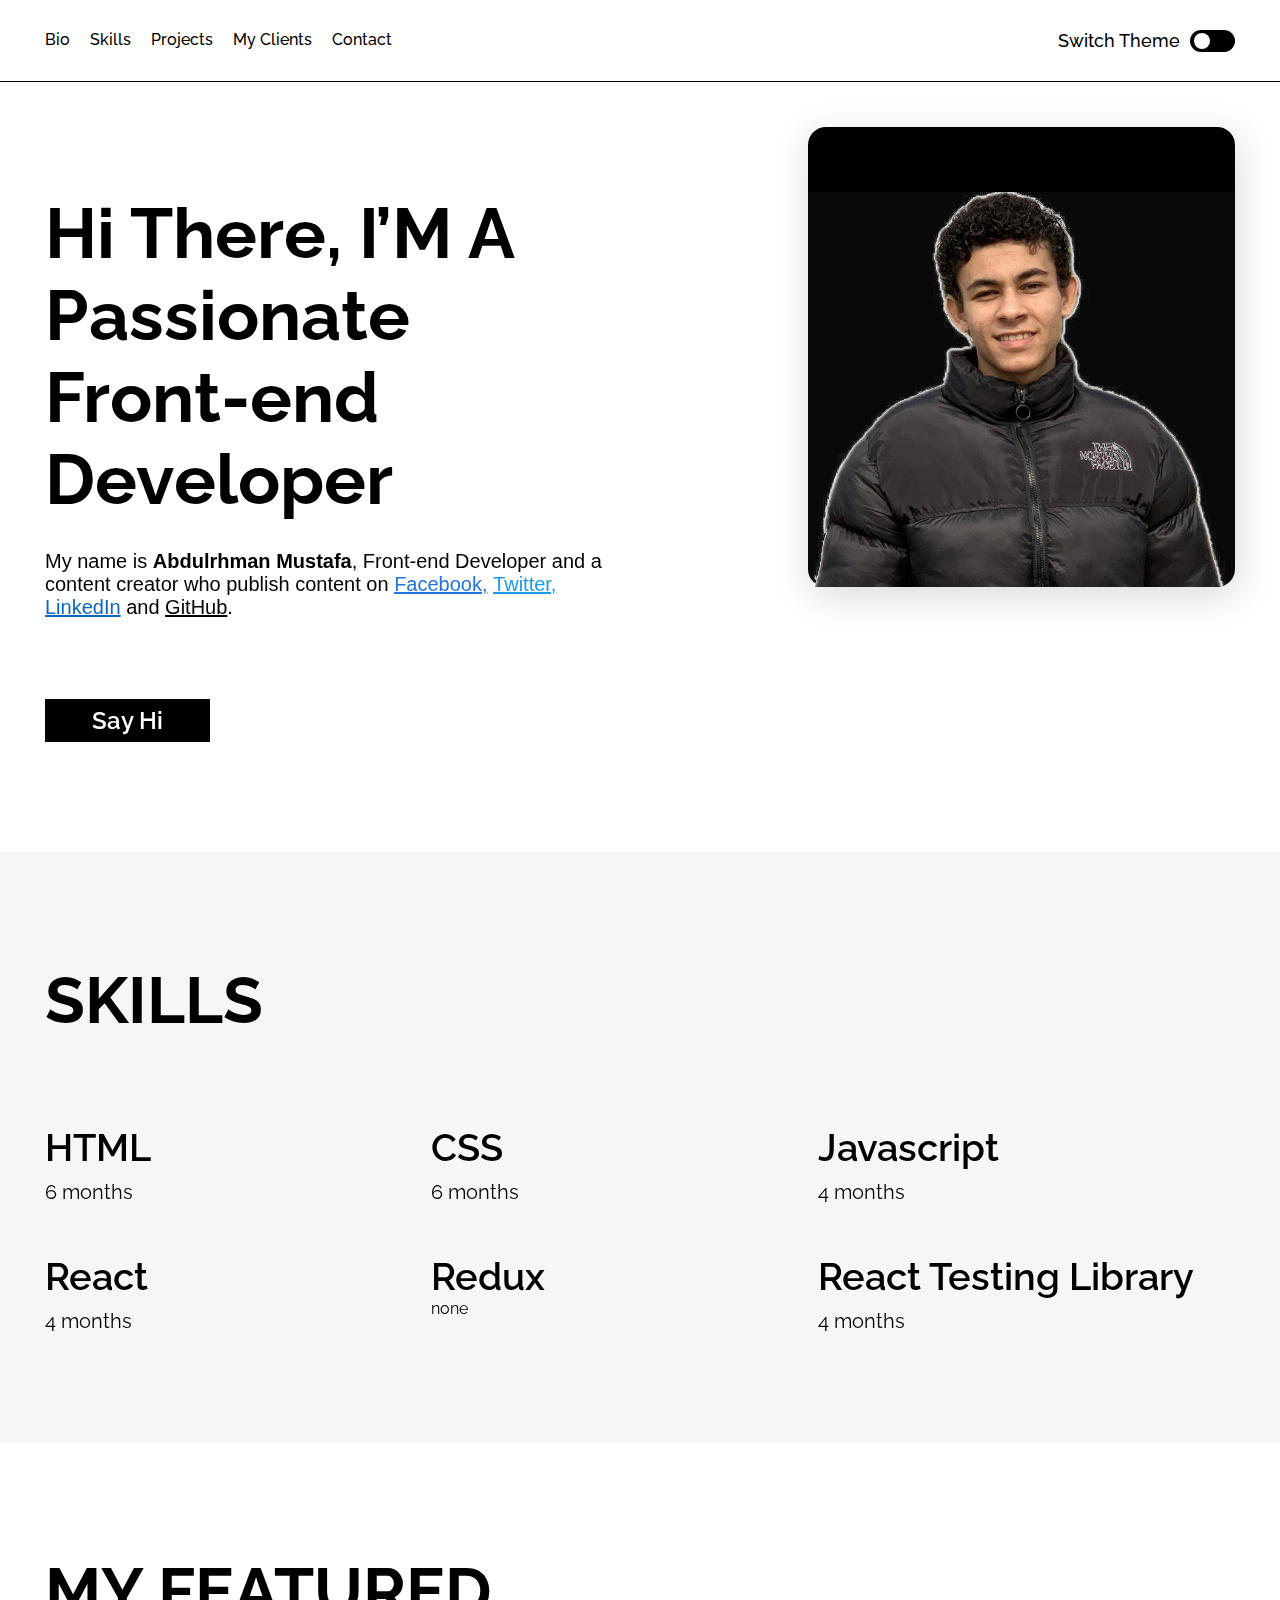
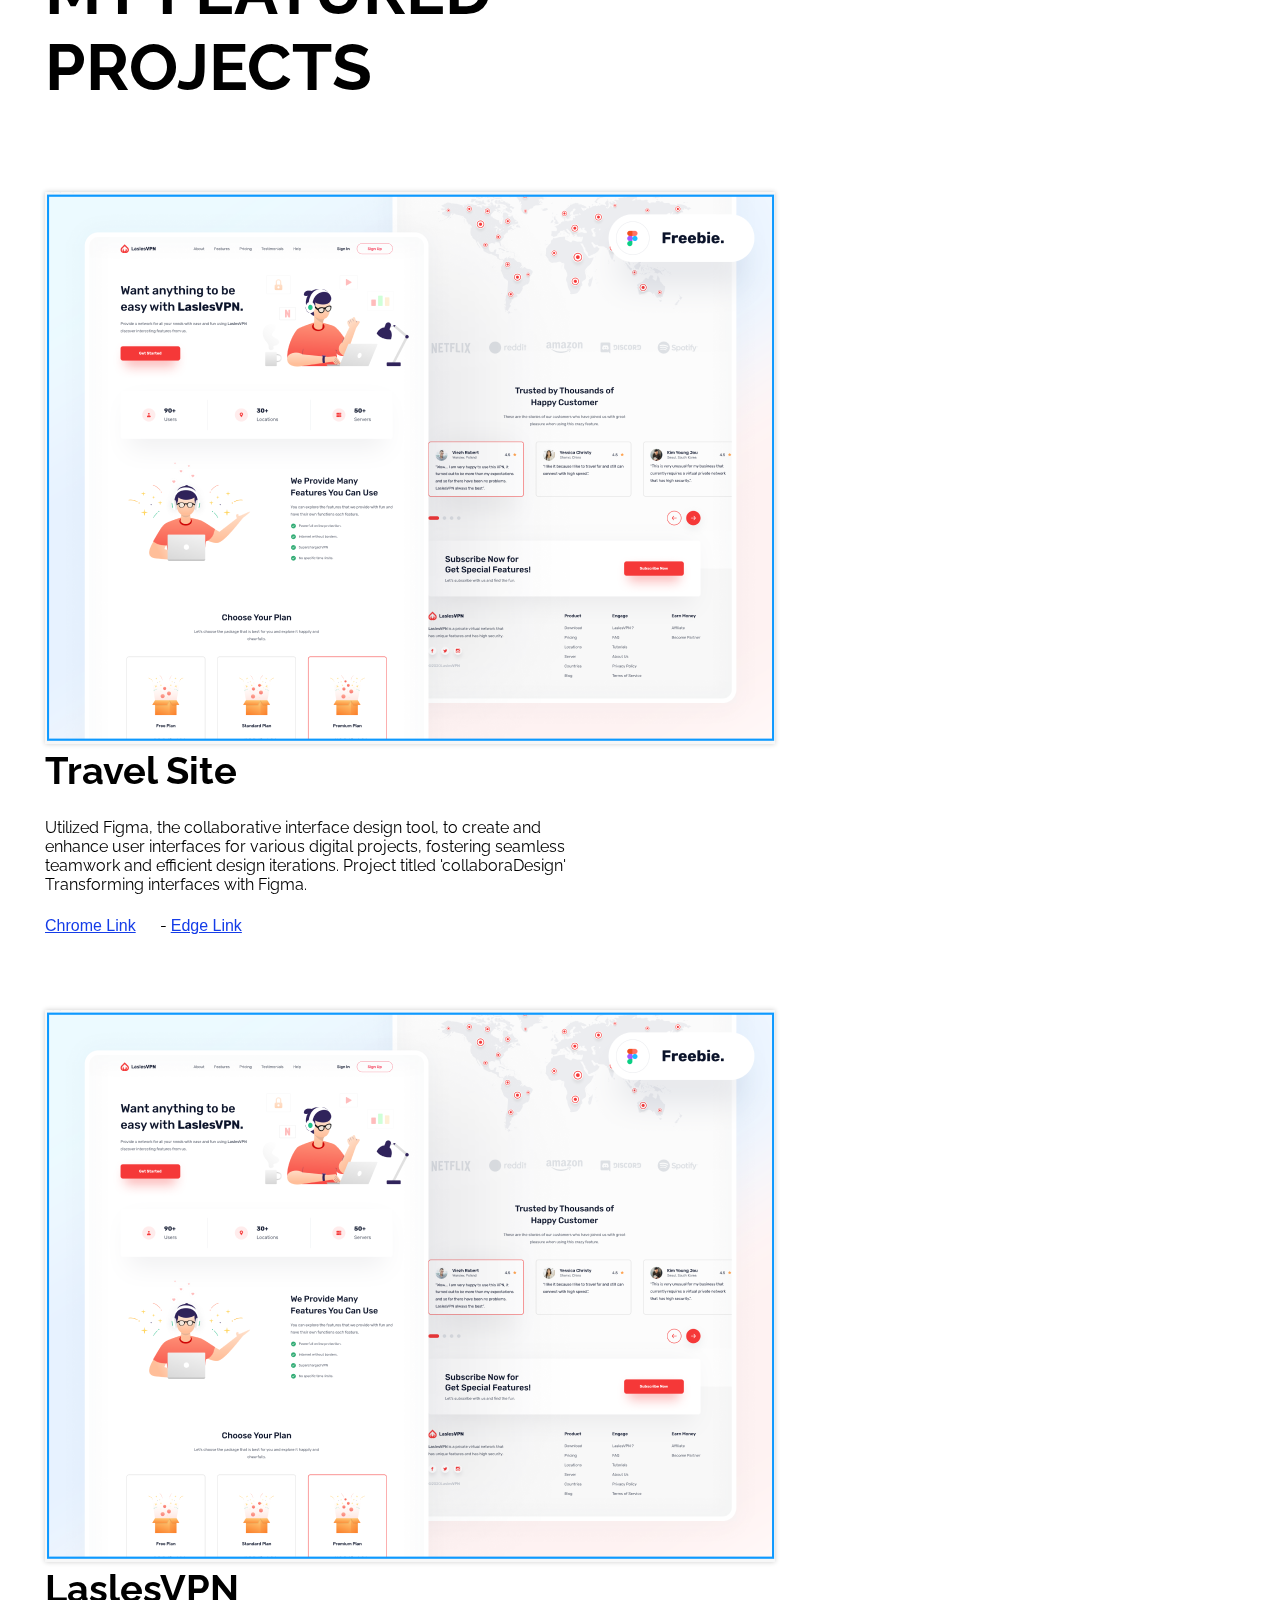
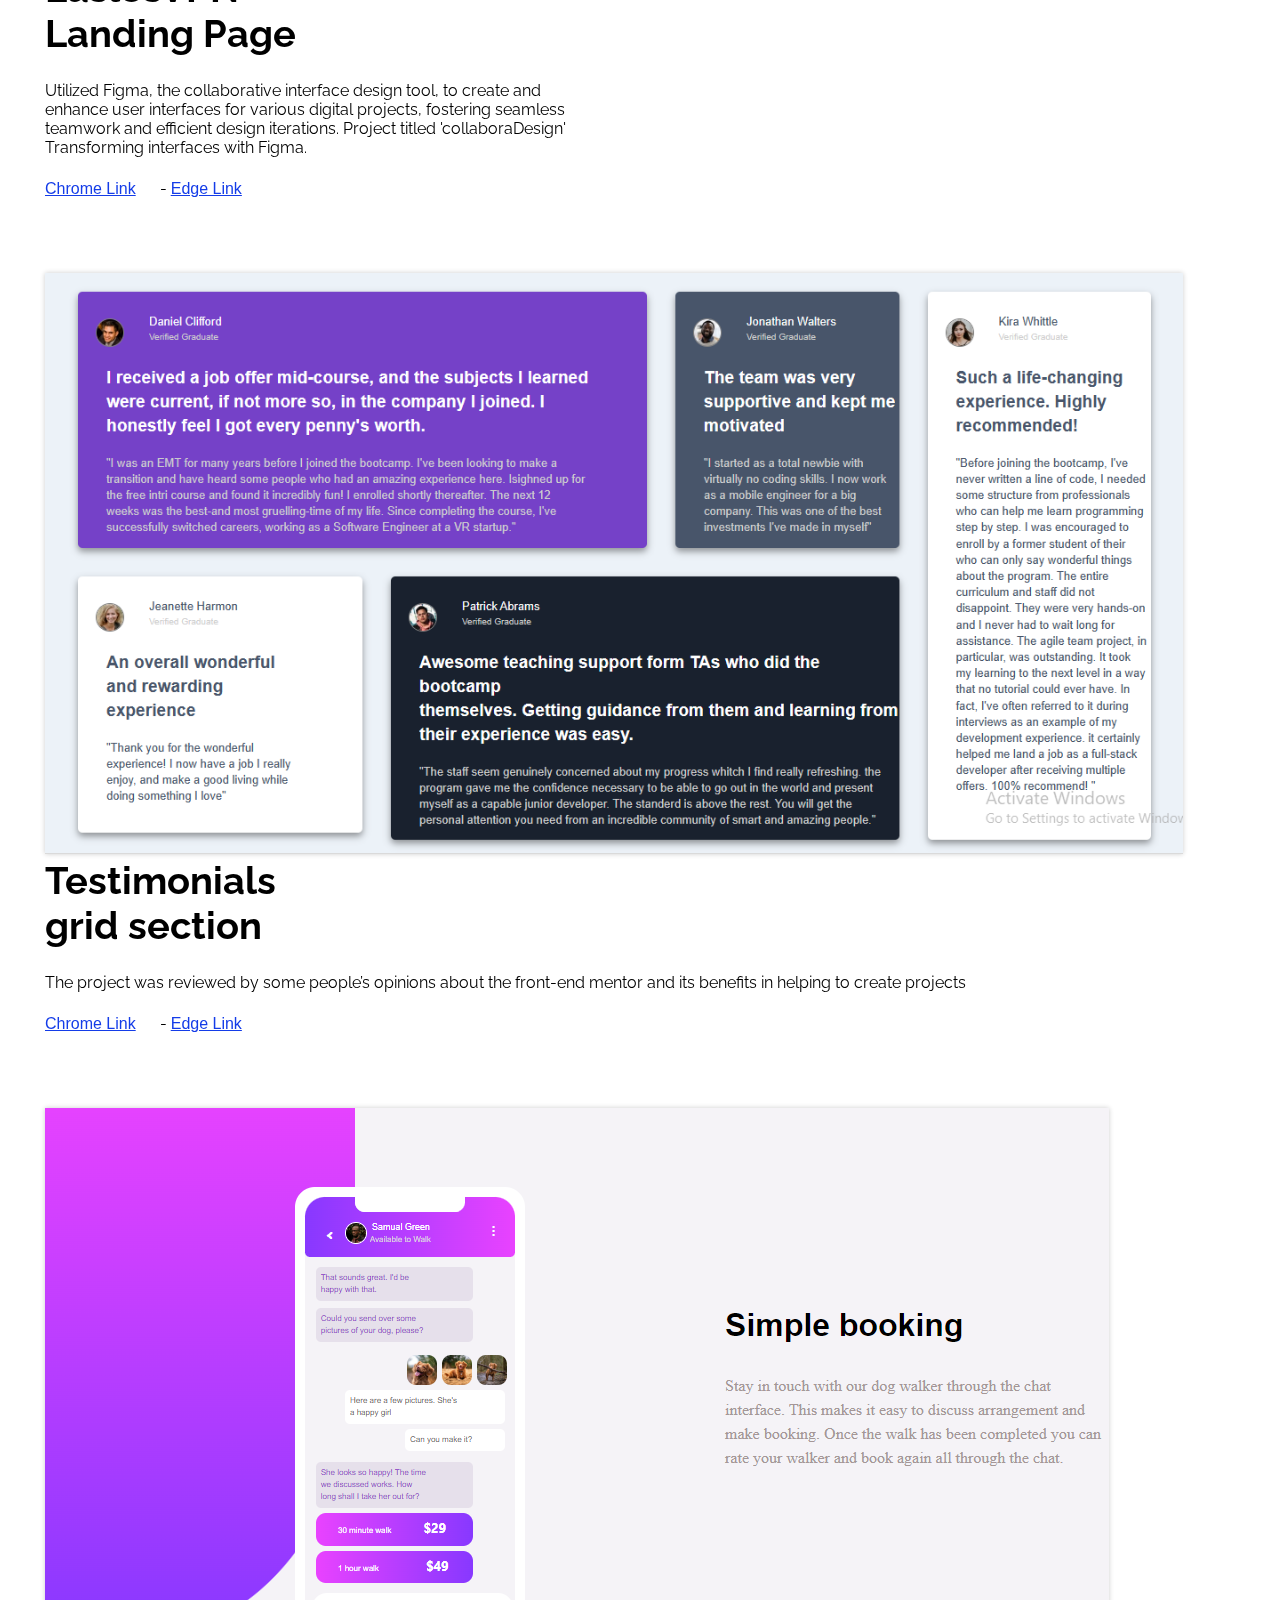
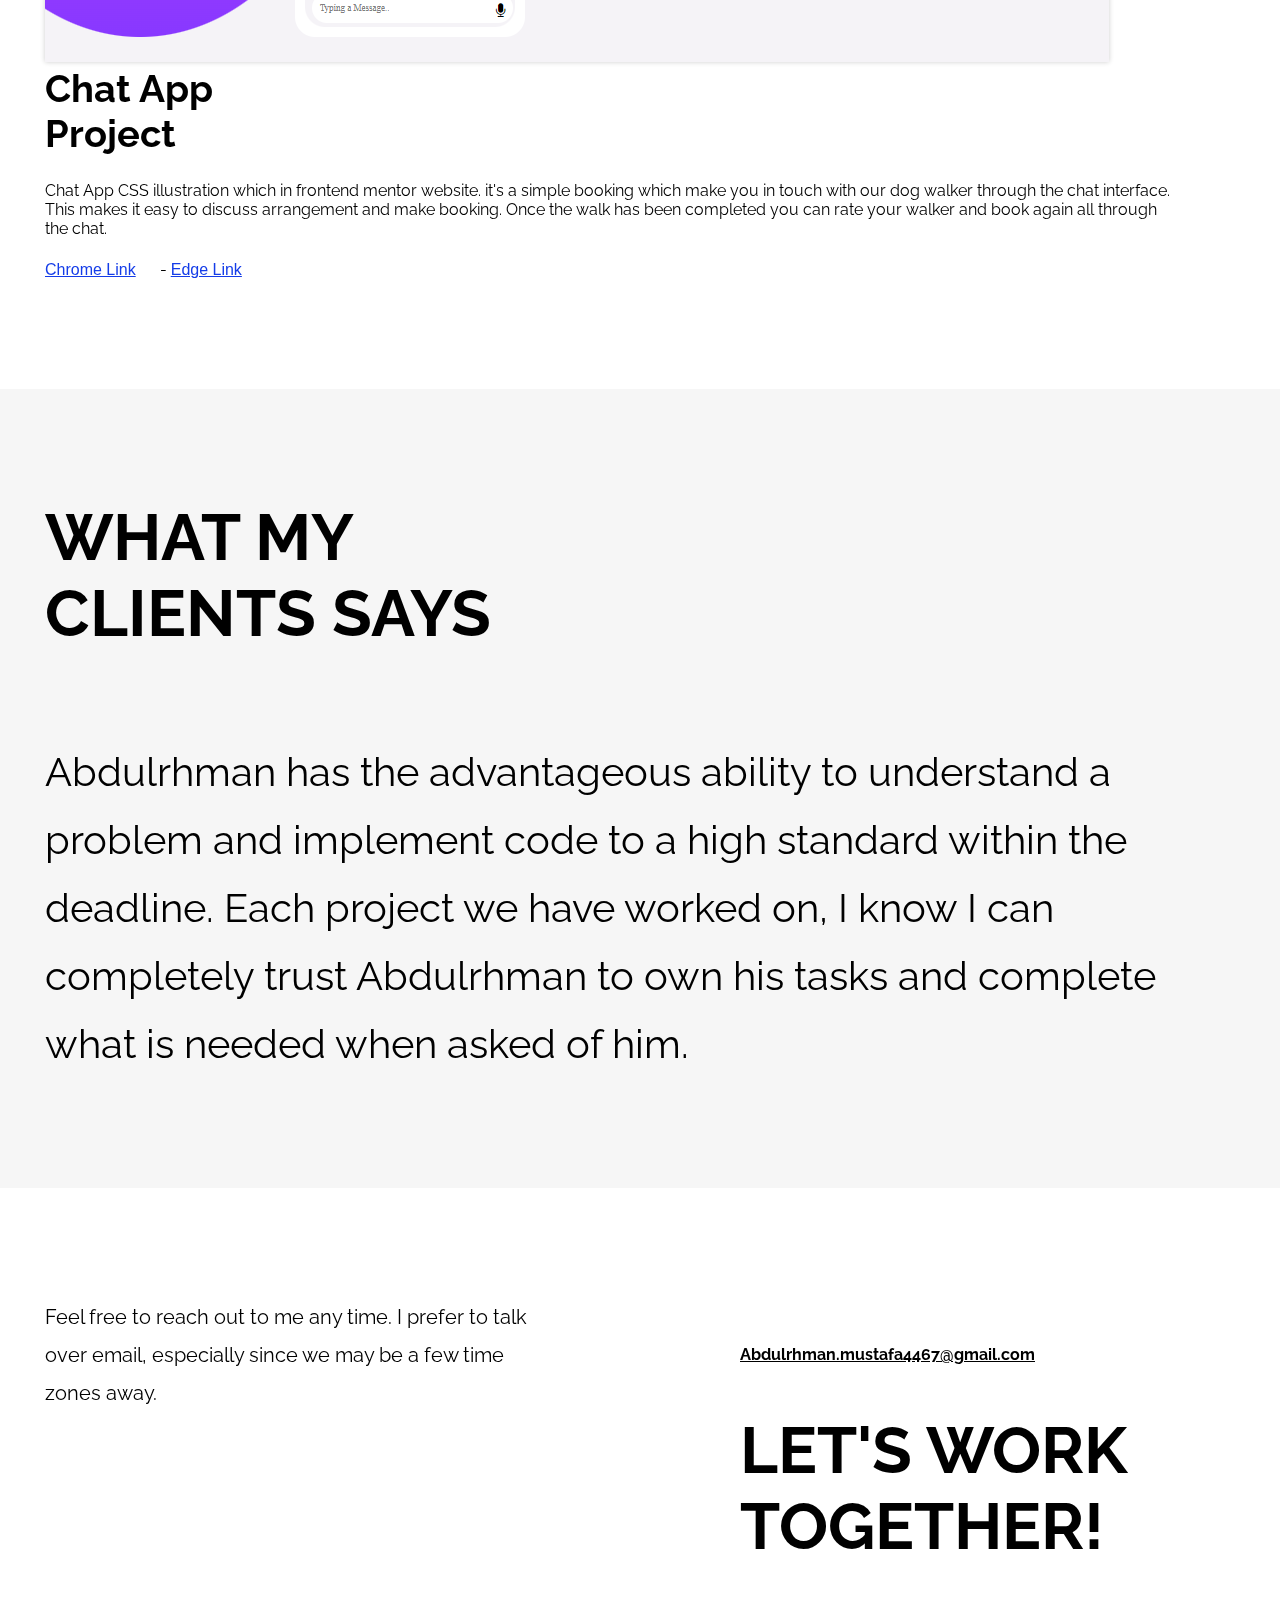
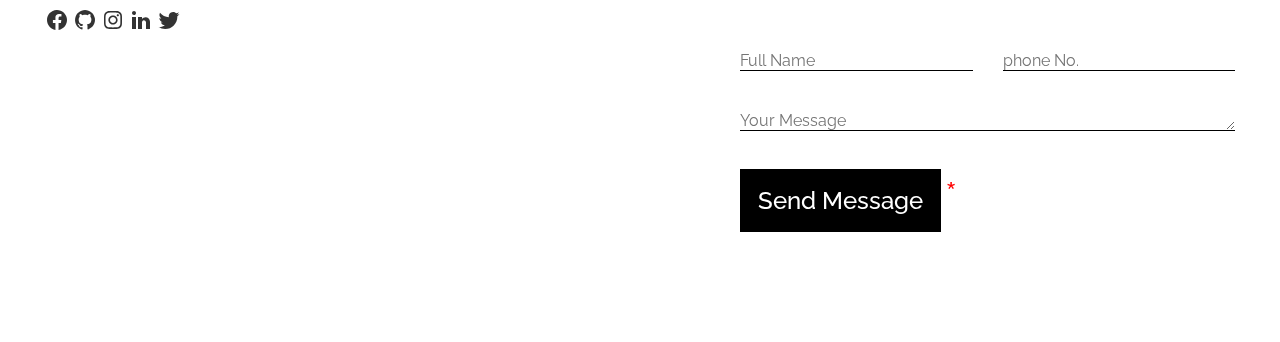
==== commit 6c2f7e65: "Update index.html" ====
--- a/index.html
+++ b/index.html
@@ -89,6 +89,21 @@
 
     <section id="projects" class="projects section">
         <h2 class="h2-heading">My FEATURED <br > PROJECTS</h2>
+
+                <div class="projects__main">
+            <div class="projects__data">
+                <img class="projects__img" src="landing page.PNG" alt="landing page project" />
+                <h3 class="h3-heading">Travel Site</h3>
+                <p class="projects-description">Utilized Figma, the collaborative interface design tool, to create and <br>
+                    enhance user interfaces for various digital projects, fostering seamless <br>teamwork and efficient design iterations. Project titled 'collaboraDesign' <br>
+                Transforming interfaces with Figma.
+             </p>
+                <a href="https://abdulrhmanmustafa.github.io/tarvel-site/" class="projects__link" target="_blank">Chrome Link</a>
+                <span>-</span>
+                <a href="https://abdulrhmanmustafa.github.io/tarvel-site/" class="projects__link" target="_blank">Edge Link</a> 
+            </div>
+
+        
         <div class="projects__main">
             <div class="projects__data">
                 <img class="projects__img" src="landing page.PNG" alt="landing page project" />
@@ -97,9 +112,9 @@
                     enhance user interfaces for various digital projects, fostering seamless <br>teamwork and efficient design iterations. Project titled 'collaboraDesign' <br>
                 Transforming interfaces with Figma.
              </p>
-                <a href="https://abdulrhmanmustafa.github.io/landing_page/" class="projects__link" target="_blank">Chrome Link</a>
-                <span>-</span>
-                <a href="https://abdulrhmanmustafa.github.io/landing_page/" class="projects__link" target="_blank">Edge Link</a> 
+                <a href="https://abdulrhmanmustafa.github.io/landing__page/" class="projects__link" target="_blank">Chrome Link</a>
+                <span>-</span>
+                <a href="https://abdulrhmanmustafa.github.io/landing__page/" class="projects__link" target="_blank">Edge Link</a> 
             </div>
 
             <div class="projects__data">
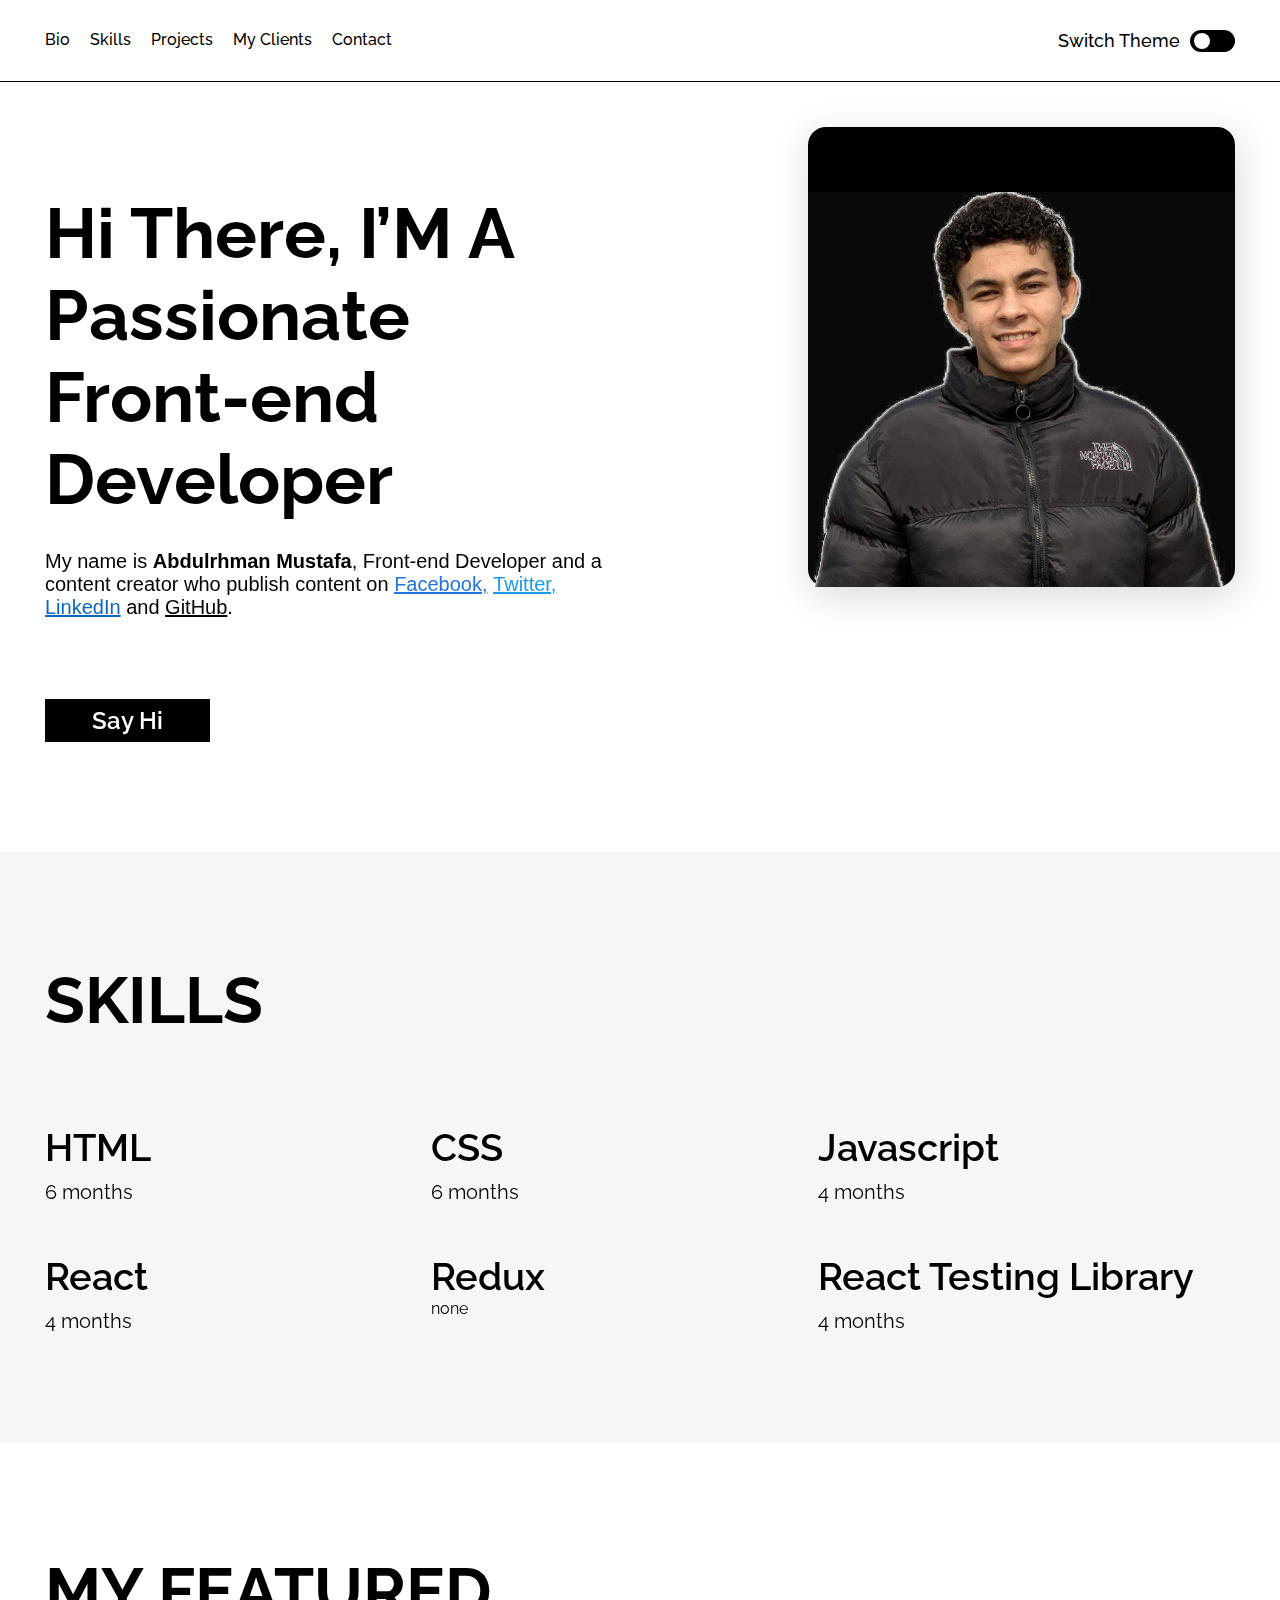
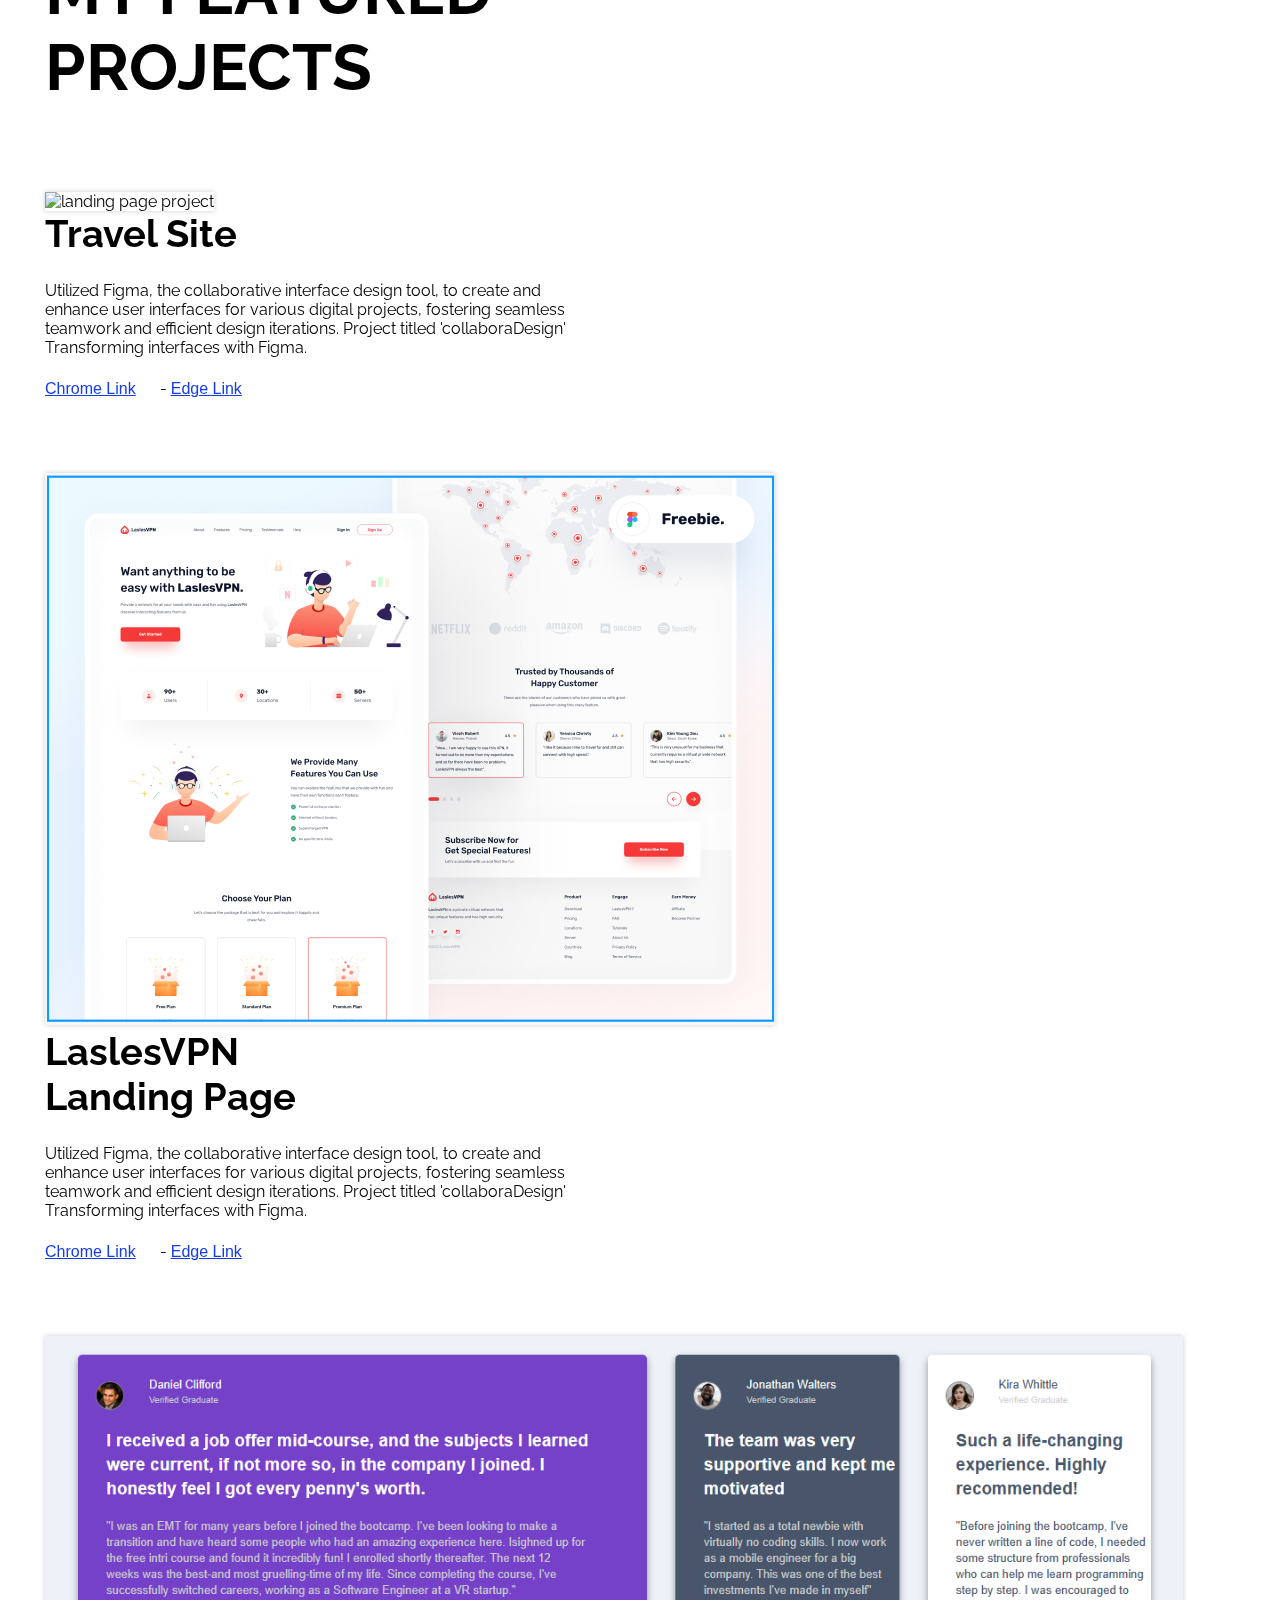
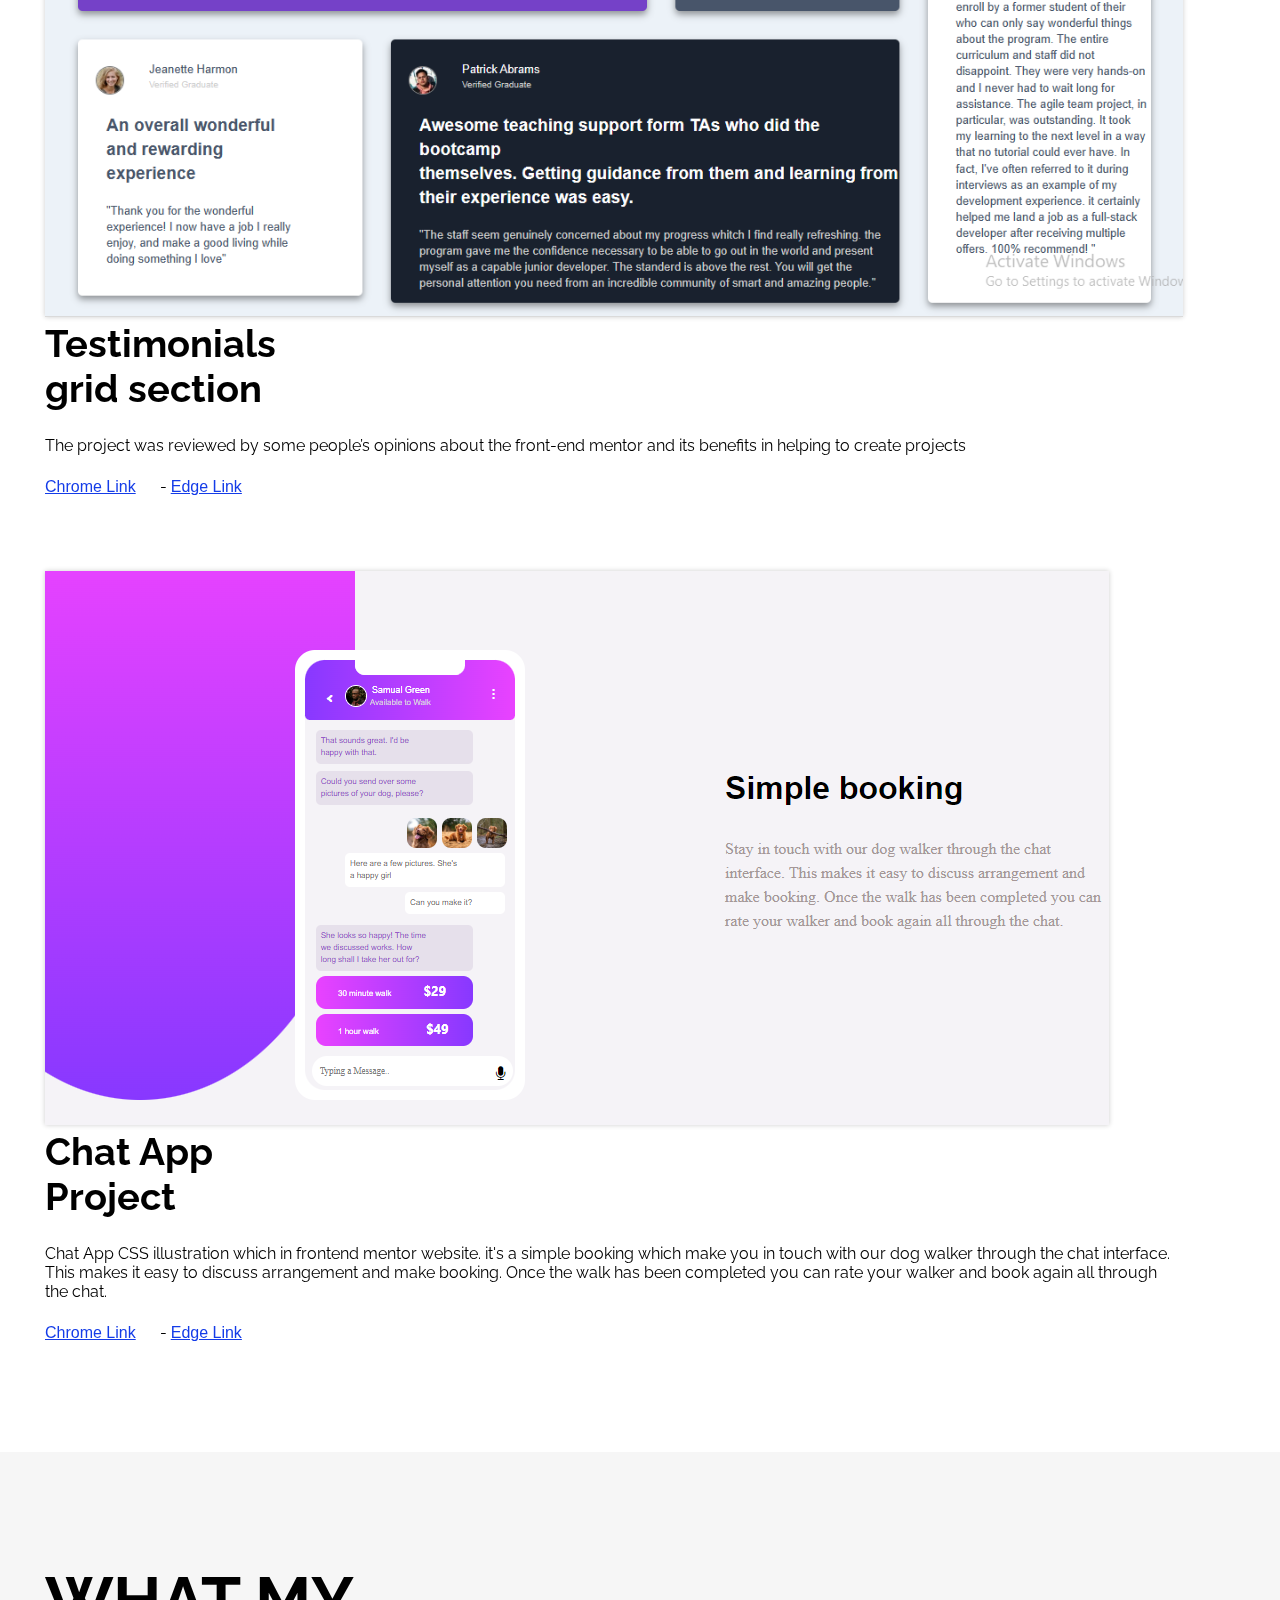
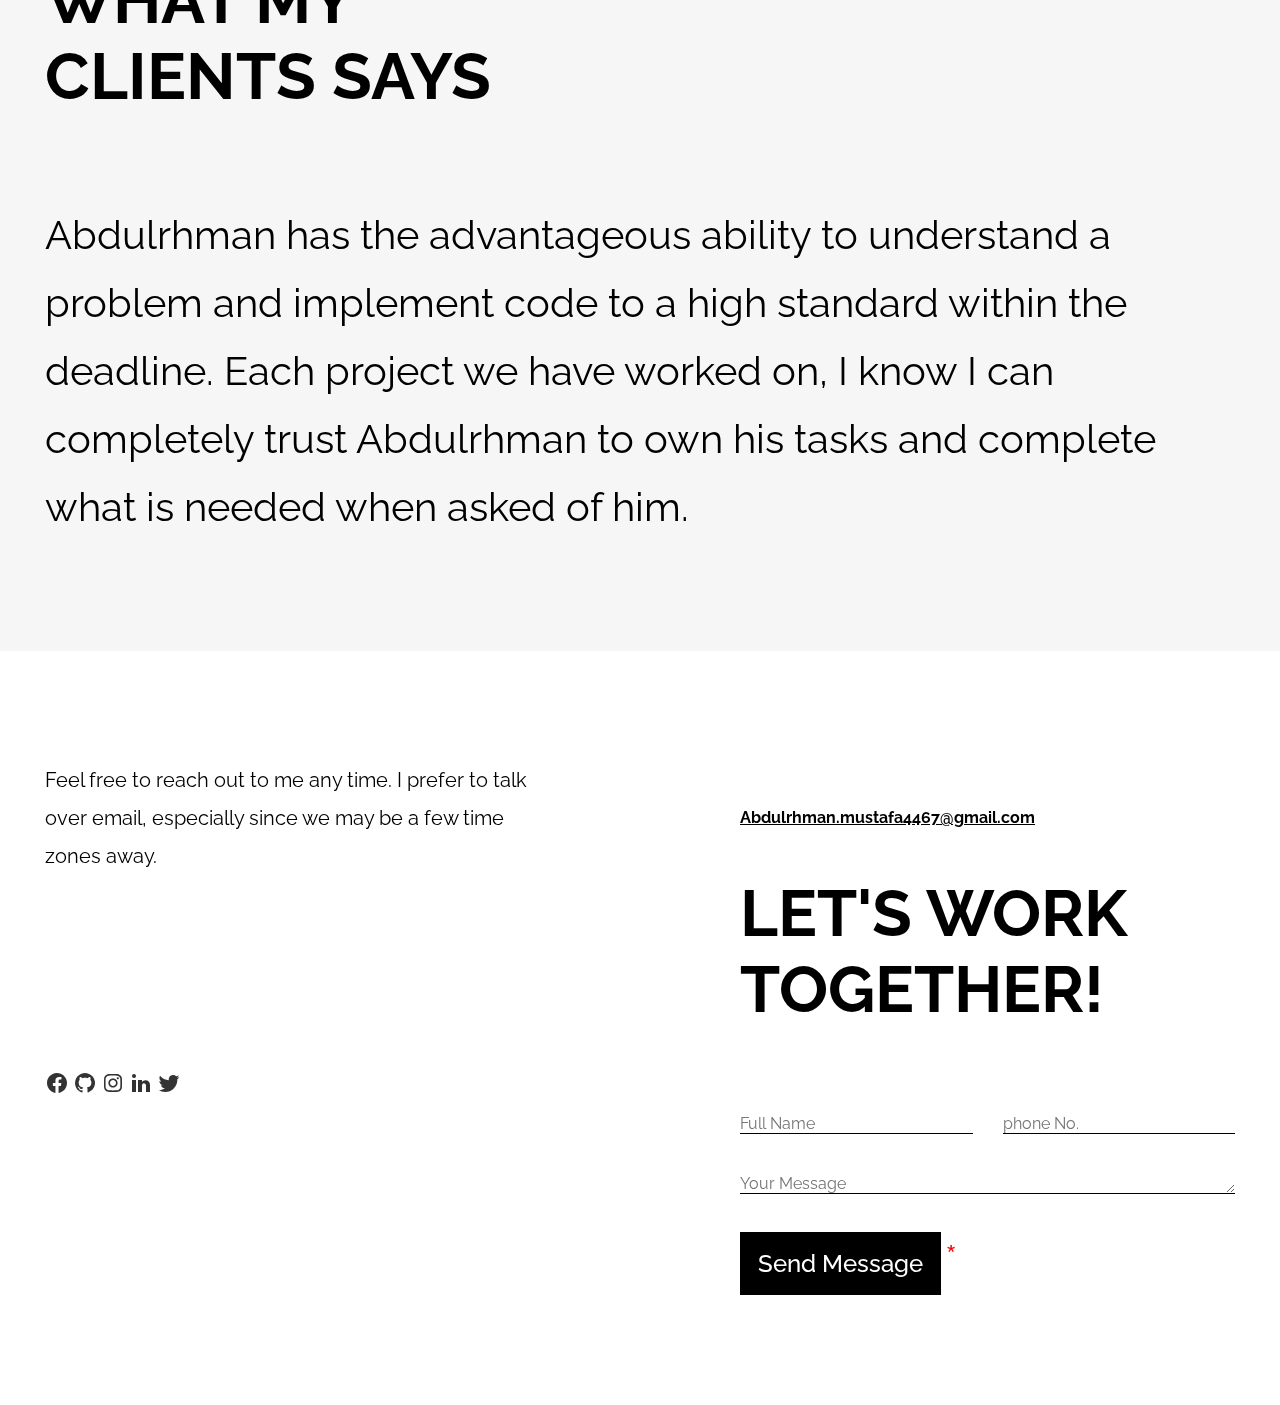
==== commit 1681cbe1: "Update index.html" ====
--- a/index.html
+++ b/index.html
@@ -92,7 +92,7 @@
 
                 <div class="projects__main">
             <div class="projects__data">
-                <img class="projects__img" src="landing page.PNG" alt="landing page project" />
+                <img class="projects__img" src="trsvel site shot.PNG" alt="landing page project" />
                 <h3 class="h3-heading">Travel Site</h3>
                 <p class="projects-description">Utilized Figma, the collaborative interface design tool, to create and <br>
                     enhance user interfaces for various digital projects, fostering seamless <br>teamwork and efficient design iterations. Project titled 'collaboraDesign' <br>
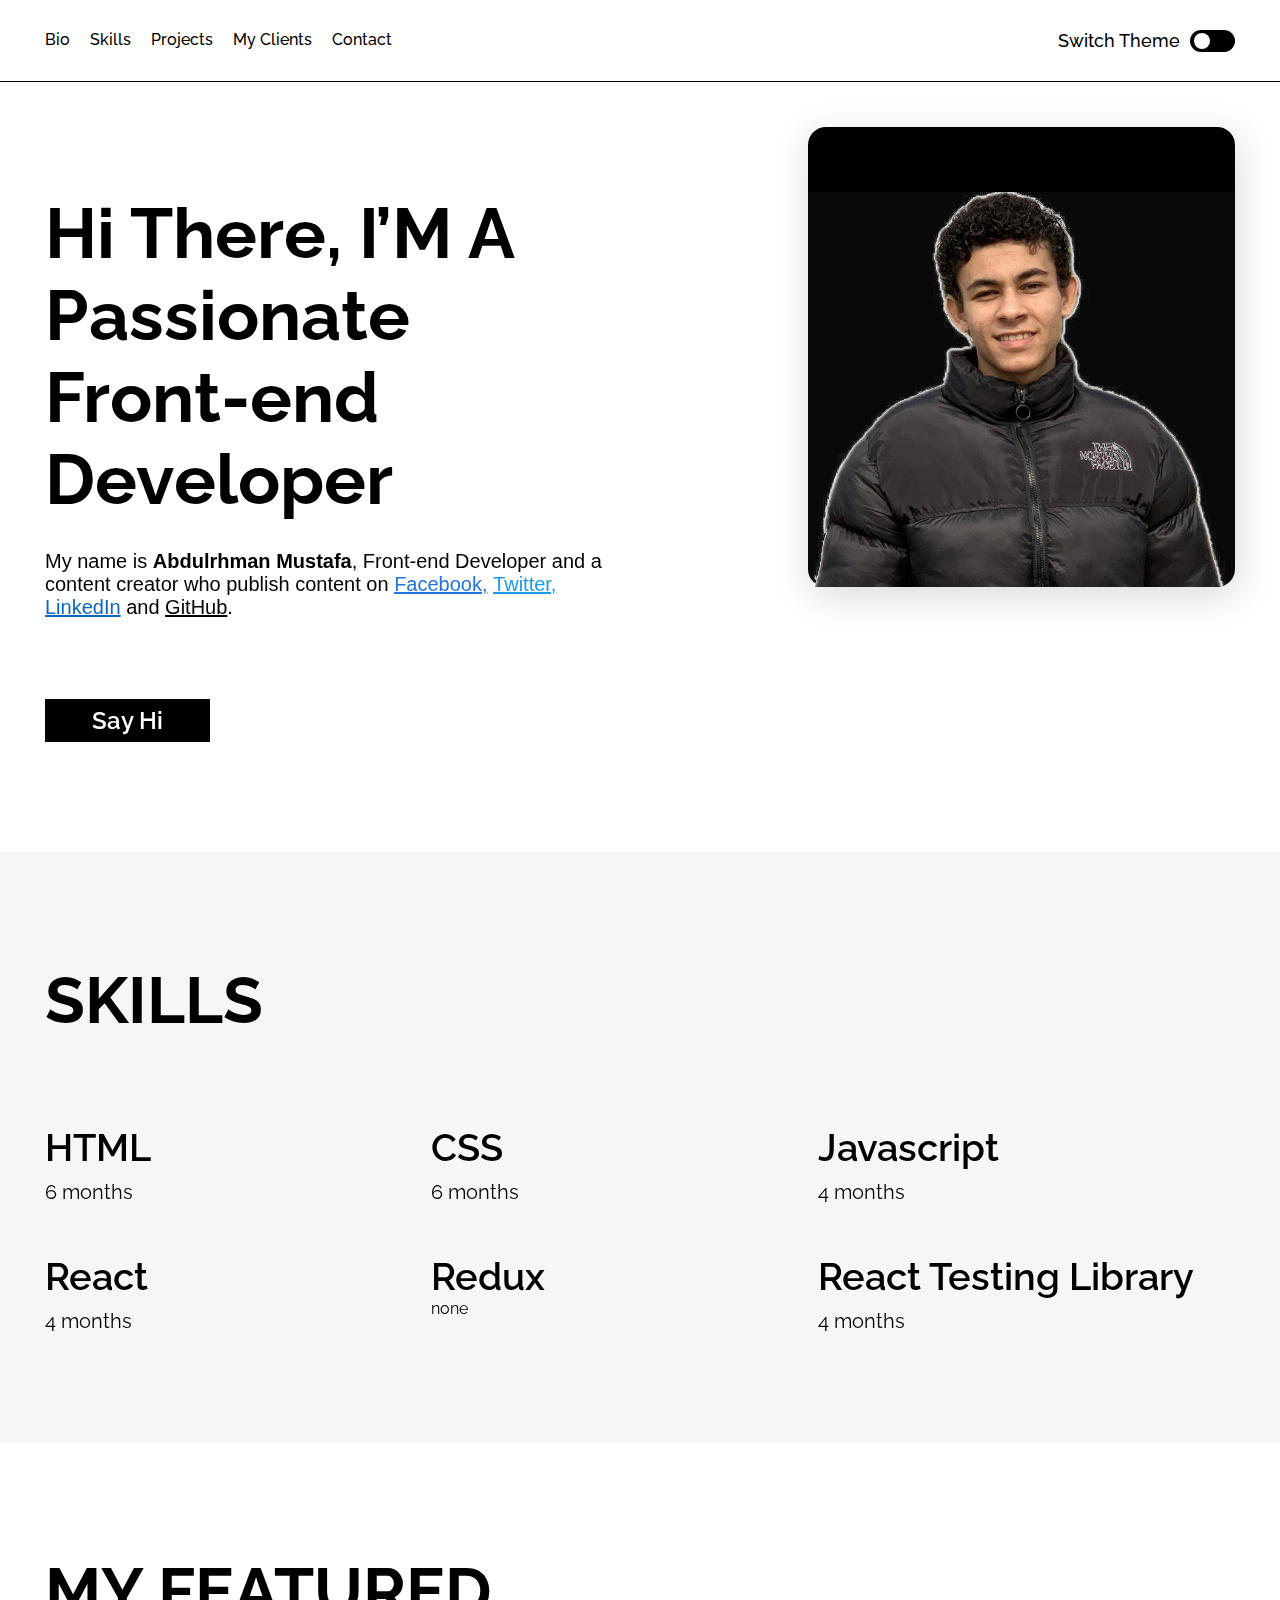
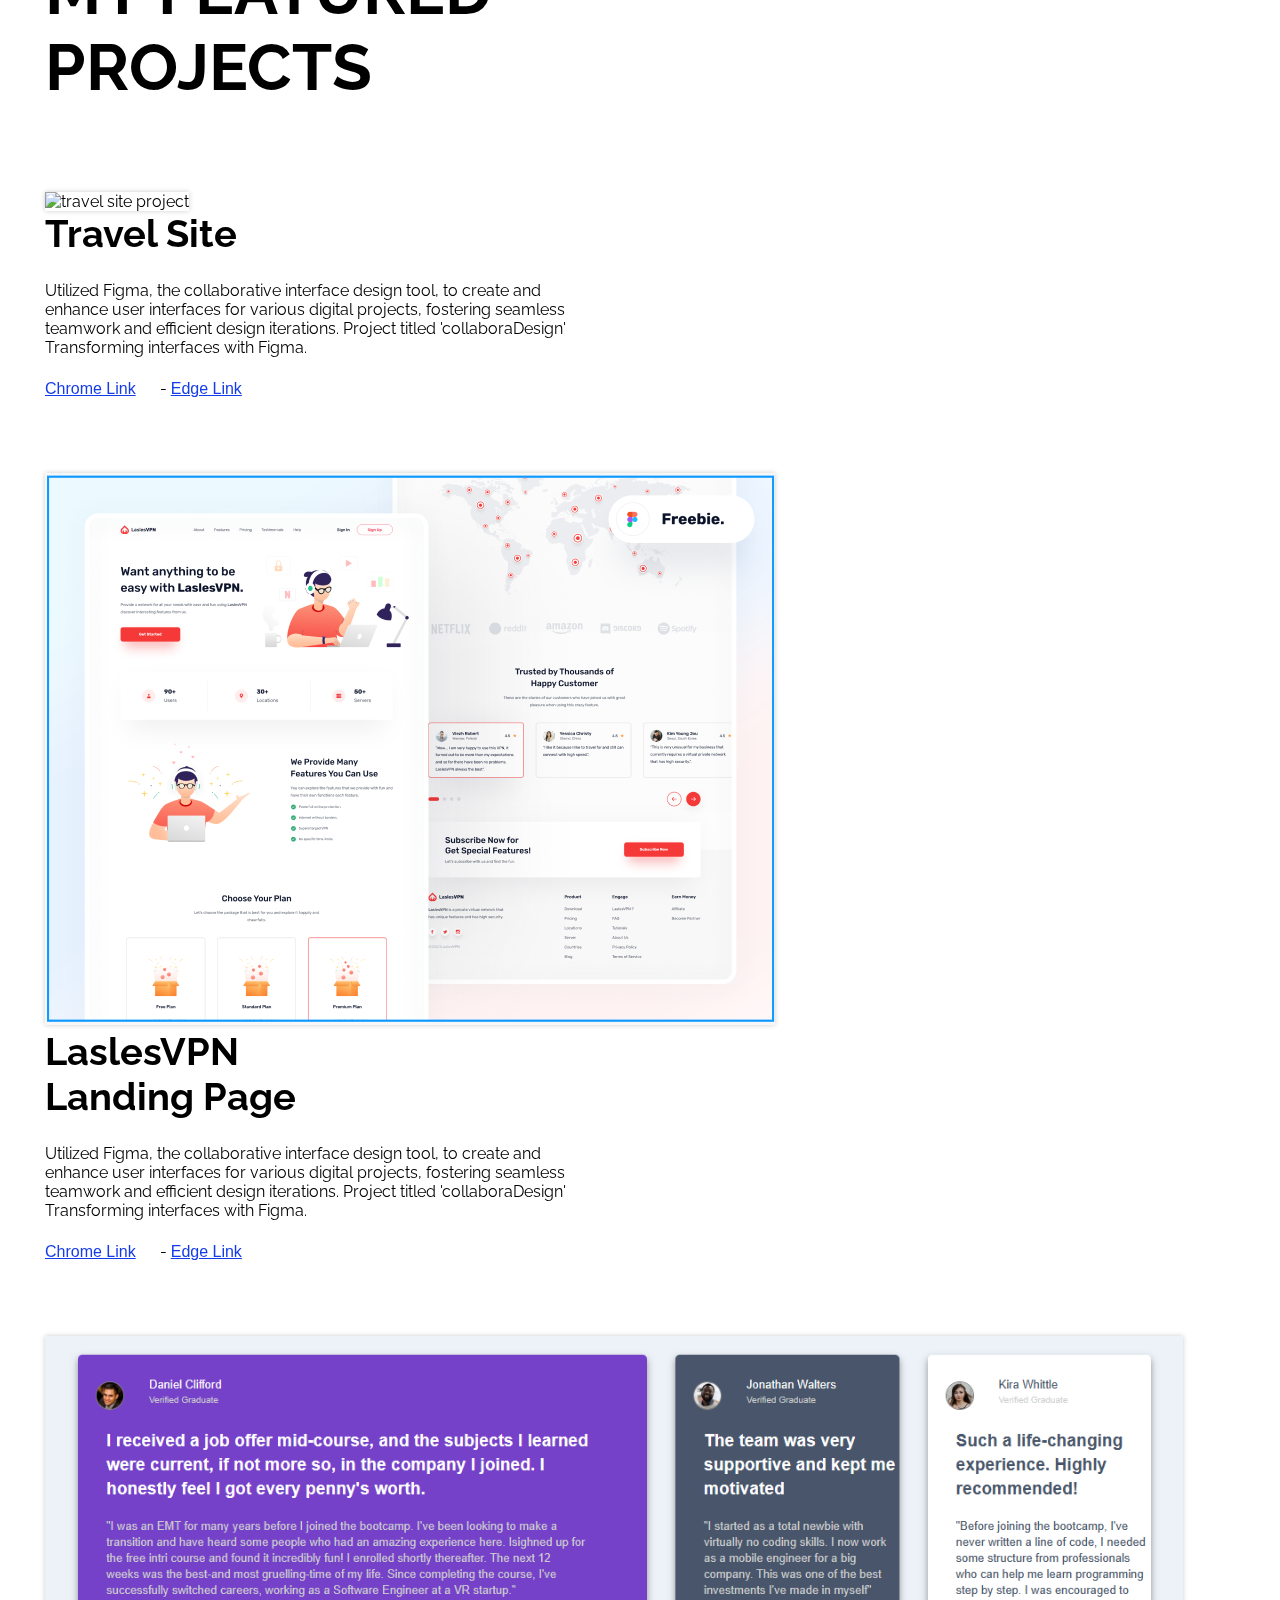
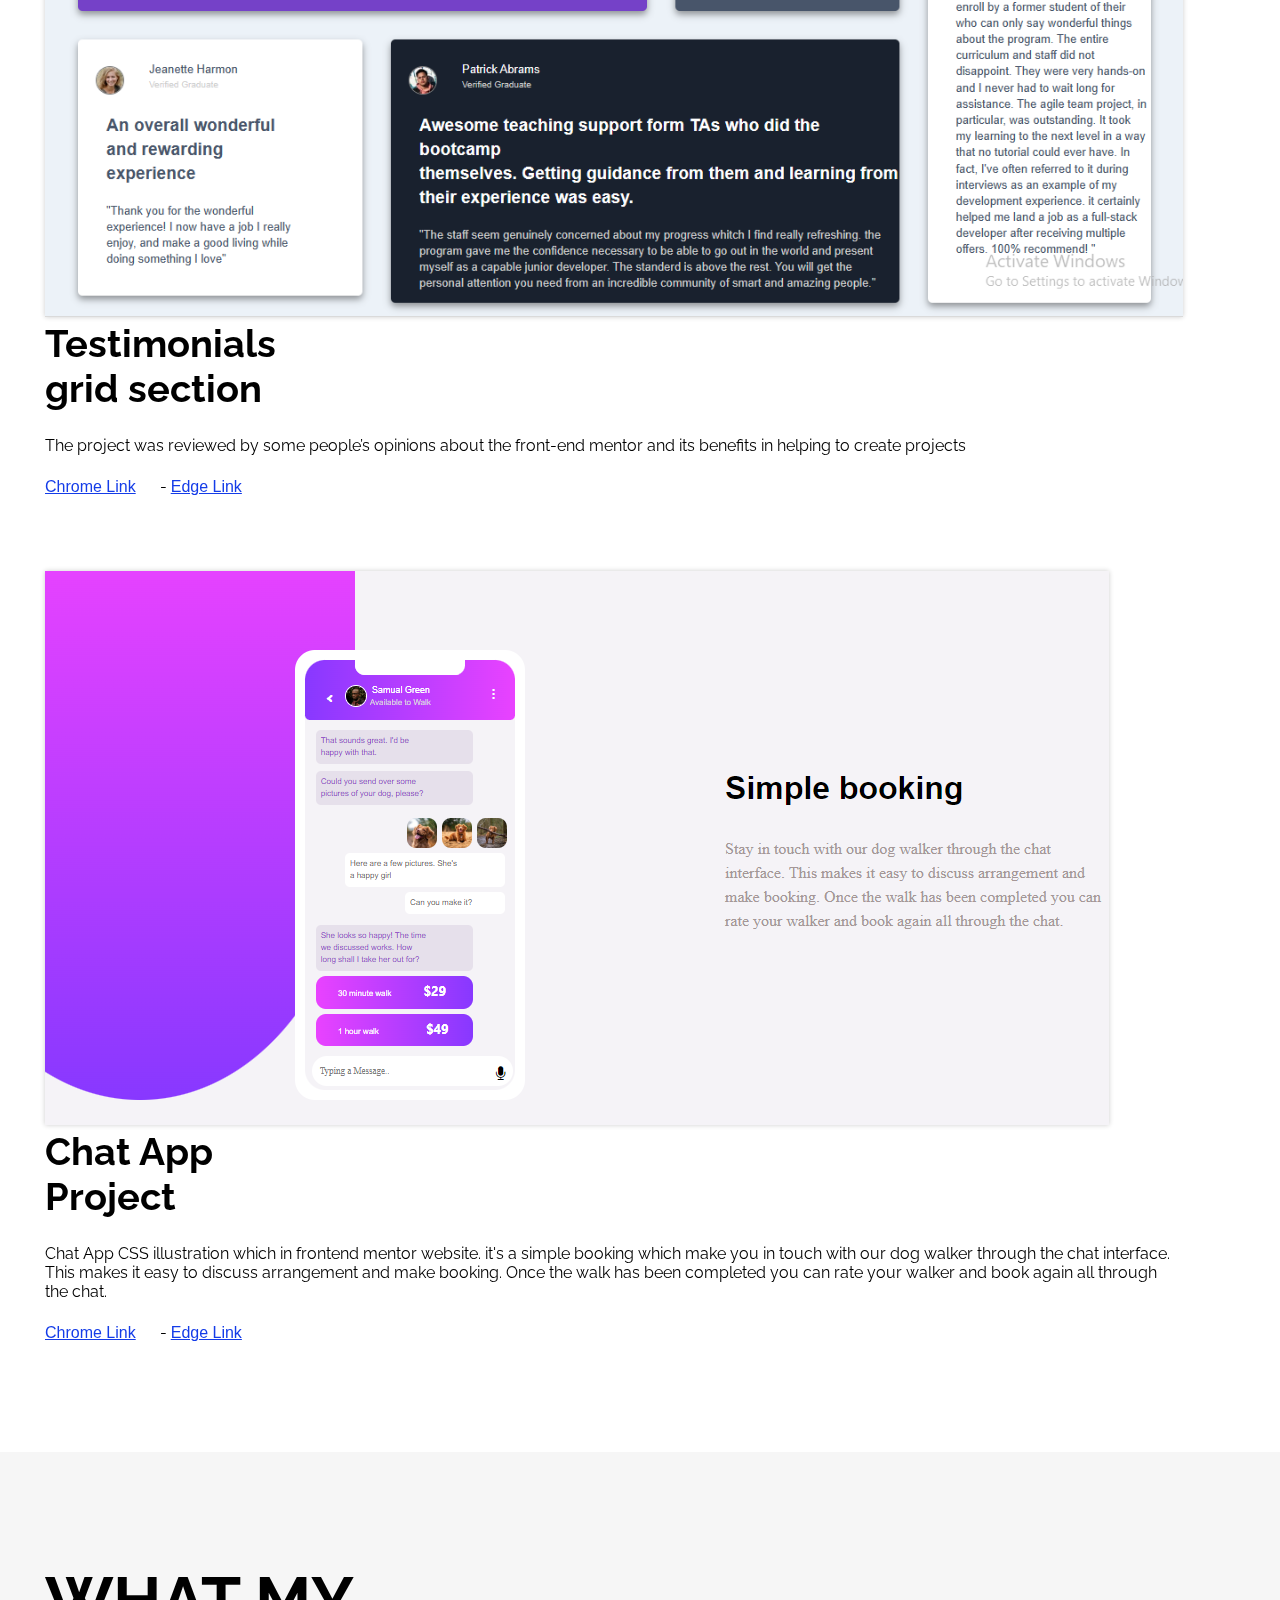
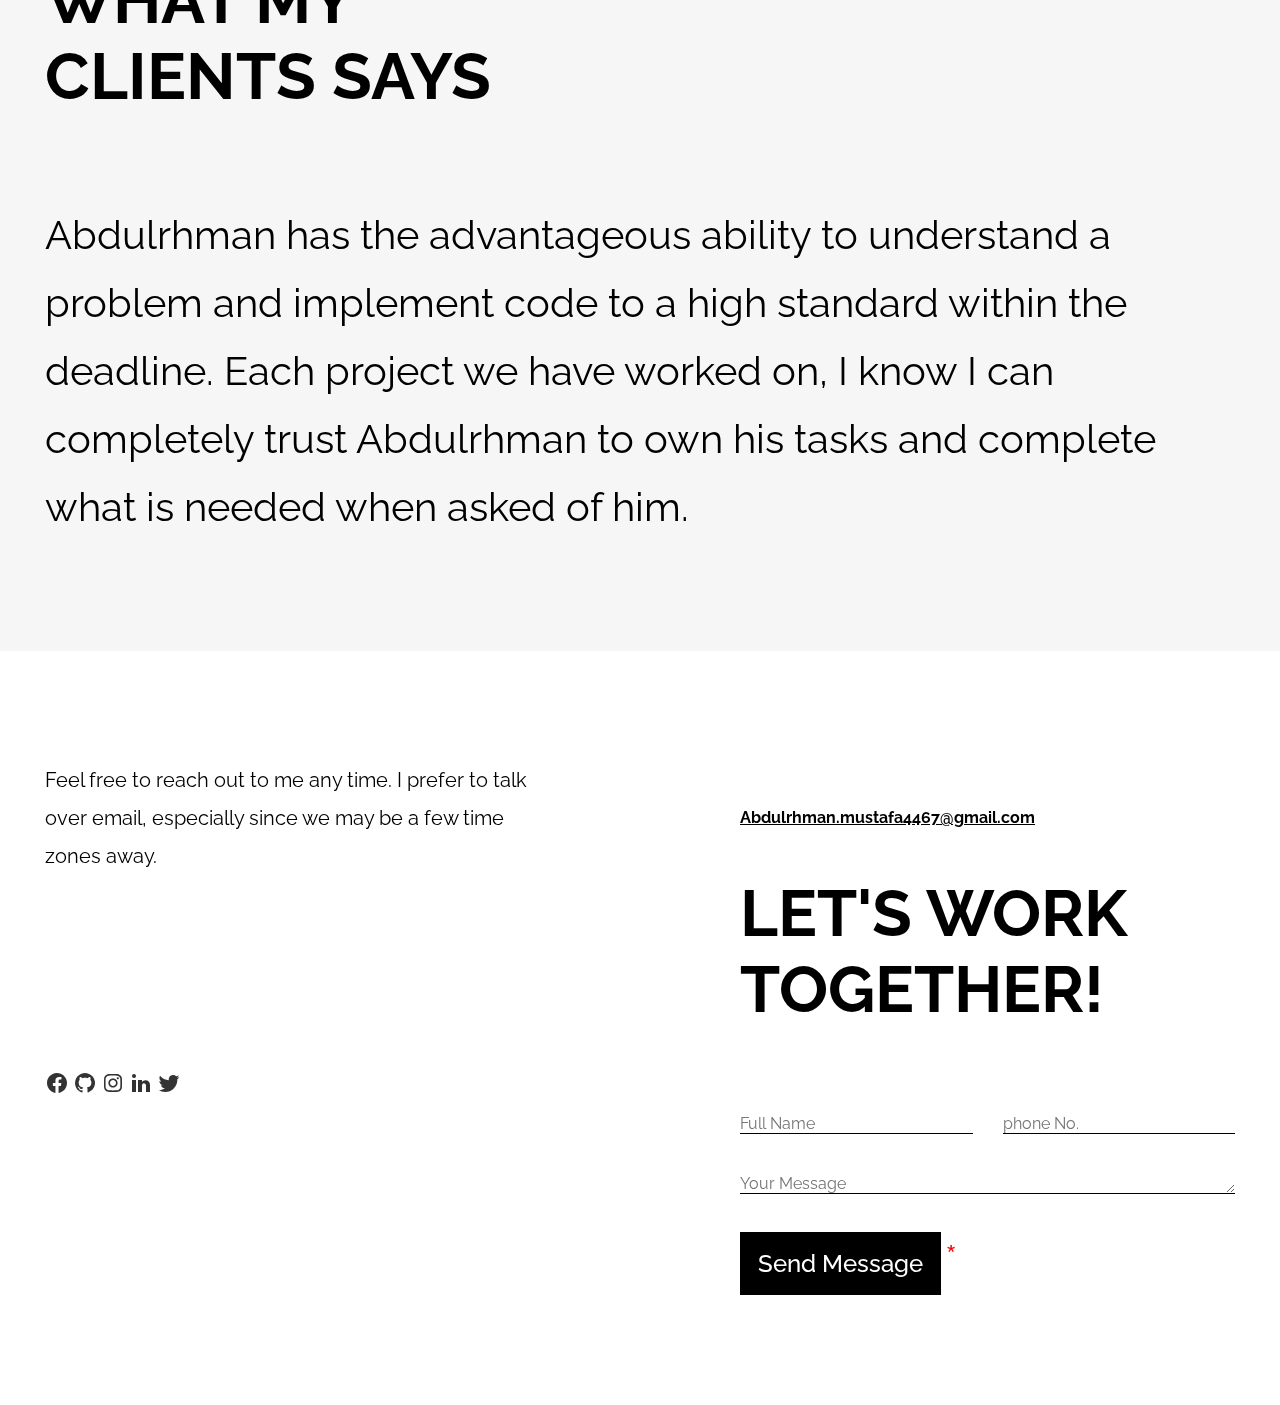
==== commit 1b941c1f: "Update index.html" ====
--- a/index.html
+++ b/index.html
@@ -92,7 +92,7 @@
 
                 <div class="projects__main">
             <div class="projects__data">
-                <img class="projects__img" src="trsvel site shot.PNG" alt="landing page project" />
+                <img class="projects__img" src="trsvel-site-shot.PNG" alt="travel site project" />
                 <h3 class="h3-heading">Travel Site</h3>
                 <p class="projects-description">Utilized Figma, the collaborative interface design tool, to create and <br>
                     enhance user interfaces for various digital projects, fostering seamless <br>teamwork and efficient design iterations. Project titled 'collaboraDesign' <br>
